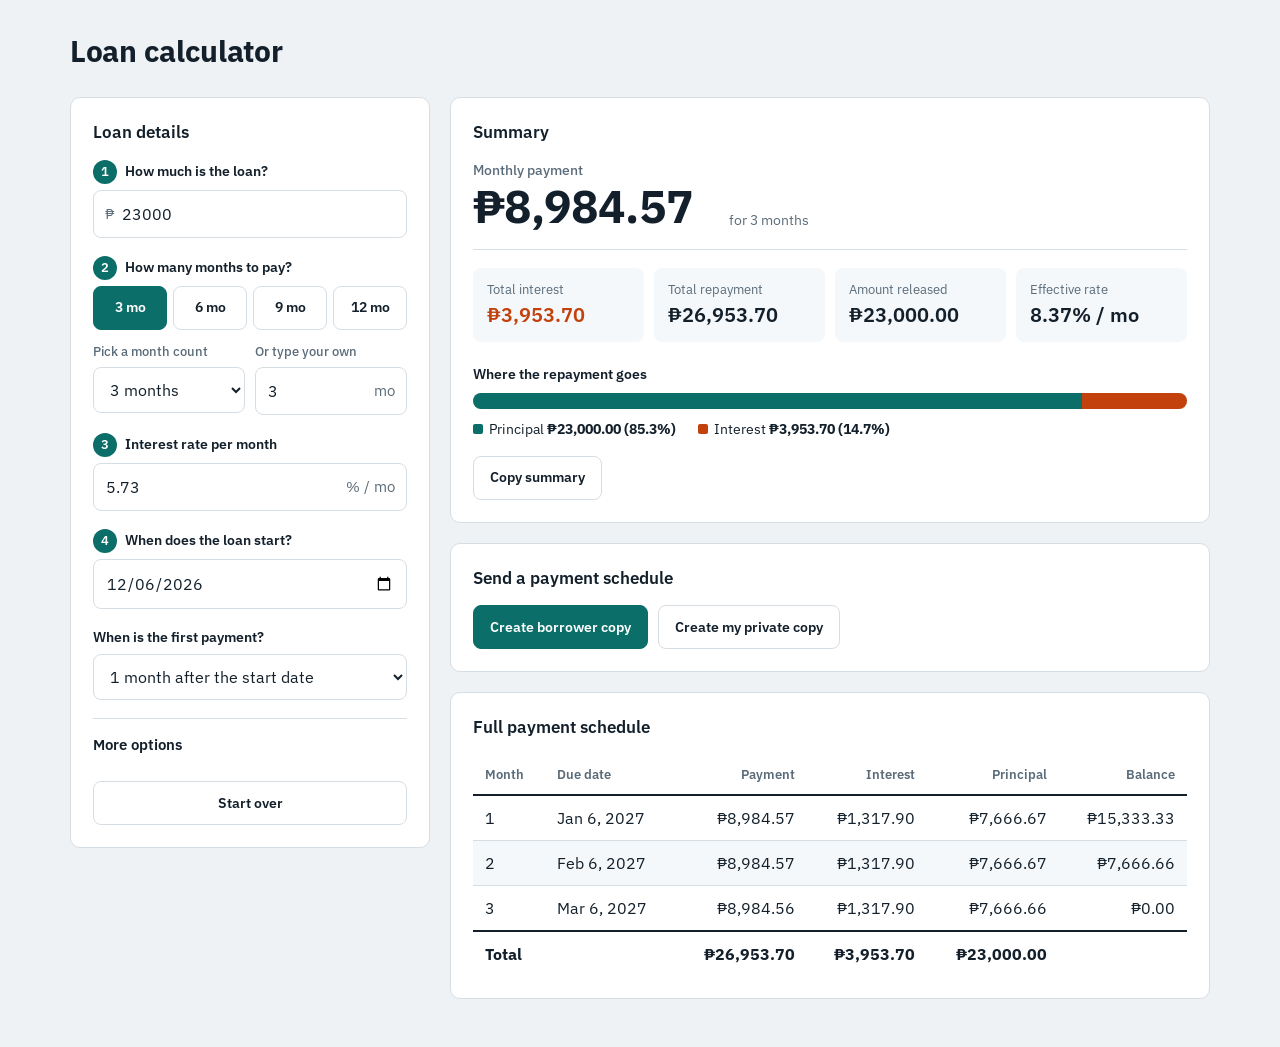
==== index.html @ d65493e4 "Rename index (2).html to index.html" ====
<!DOCTYPE html>
<html lang="en">
<head>
<meta charset="UTF-8">
<meta name="viewport" content="width=device-width, initial-scale=1, viewport-fit=cover">
<title>Loan calculator</title>
<link rel="preconnect" href="https://fonts.googleapis.com">
<link rel="preconnect" href="https://fonts.gstatic.com" crossorigin>
<link href="https://fonts.googleapis.com/css2?family=IBM+Plex+Sans:wght@400;500;600;700&display=swap" rel="stylesheet">
<style>
  :root {
    --bg: #eef2f4;
    --panel: #ffffff;
    --ink: #13202b;
    --muted: #5a6b79;
    --line: #d6dee4;
    --accent: #0b6e69;
    --accent-ink: #ffffff;
    --accent-soft: #dcefed;
    --interest: #c2410c;
    --fee: #7c6a0a;
    --principal: #0b6e69;
    --danger: #b42318;
    --row-alt: #f5f8fa;
    --font: "IBM Plex Sans", "Segoe UI", Roboto, Arial, sans-serif;

    box-sizing: border-box;
    padding-top: env(safe-area-inset-top, 0px);
    padding-bottom: env(safe-area-inset-bottom, 0px);
  }
  @media (prefers-color-scheme: dark) {
    :root:not([data-theme="light"]) {
      --bg: #0e171d;
      --panel: #16232c;
      --ink: #e8eef2;
      --muted: #96a8b5;
      --line: #2a3b47;
      --accent: #3fb8b0;
      --accent-ink: #06201e;
      --accent-soft: #14393a;
      --interest: #f08a5d;
      --fee: #d9c14a;
      --principal: #3fb8b0;
      --danger: #ff8a7d;
      --row-alt: #1a2a34;
    }
  }
  :root[data-theme="dark"] {
    --bg: #0e171d;
    --panel: #16232c;
    --ink: #e8eef2;
    --muted: #96a8b5;
    --line: #2a3b47;
    --accent: #3fb8b0;
    --accent-ink: #06201e;
    --accent-soft: #14393a;
    --interest: #f08a5d;
    --fee: #d9c14a;
    --principal: #3fb8b0;
    --danger: #ff8a7d;
    --row-alt: #1a2a34;
  }

  *, *::before, *::after { box-sizing: inherit; }
  html { scroll-padding-top: env(safe-area-inset-top, 0px); }
  body {
    margin: 0;
    background: var(--bg);
    color: var(--ink);
    font-family: var(--font);
    font-size: 16px;
    line-height: 1.5;
    font-variant-numeric: tabular-nums;
  }

  .page { max-width: 1180px; margin: 0 auto; padding: 28px max(20px, env(safe-area-inset-right)) 48px max(20px, env(safe-area-inset-left)); }

  header.top { margin-bottom: 24px; }
  header.top h1 { margin: 0 0 4px; font-size: clamp(24px, 5vw, 30px); font-weight: 700; letter-spacing: -0.01em; }
  header.top p { margin: 0; color: var(--muted); max-width: 60ch; }

  .layout { display: grid; grid-template-columns: minmax(300px, 360px) minmax(0, 1fr); gap: 20px; align-items: start; }

  .panel { background: var(--panel); border: 1px solid var(--line); border-radius: 10px; padding: 22px; }
  .panel + .panel { margin-top: 20px; }
  .panel h2 { margin: 0 0 14px; font-size: 17px; font-weight: 600; }

  .field { margin-bottom: 18px; }
  .field:last-child { margin-bottom: 0; }
  label, .field-label { display: block; font-weight: 600; font-size: 14px; margin-bottom: 6px; }
  .hint { font-size: 13px; color: var(--muted); margin-top: 5px; }

  input[type="number"], input[type="date"], select {
    width: 100%;
    min-height: 44px;
    padding: 11px 12px;
    font: inherit;
    color: var(--ink);
    background: var(--panel);
    border: 1px solid var(--line);
    border-radius: 8px;
  }
  select { appearance: auto; }
  .row2 { display: grid; grid-template-columns: minmax(0, 1fr) minmax(0, 1fr); gap: 10px; }
  .input-wrap { position: relative; }
  .input-wrap .affix {
    position: absolute; top: 50%; transform: translateY(-50%);
    color: var(--muted); pointer-events: none; font-size: 15px;
  }
  .input-wrap .affix.left { left: 12px; }
  .input-wrap .affix.right { right: 12px; }
  .input-wrap.has-left input { padding-left: 28px; }
  .input-wrap.has-right input { padding-right: 62px; }

  input:focus-visible, button:focus-visible {
    outline: 3px solid var(--accent);
    outline-offset: 2px;
  }
  input[aria-invalid="true"] { border-color: var(--danger); }

  .seg { display: flex; gap: 6px; flex-wrap: wrap; margin-bottom: 8px; }
  .seg button {
    min-height: 44px;
    flex: 1 1 0;
    min-width: 62px;
    padding: 9px 6px;
    font: inherit; font-size: 14px; font-weight: 600;
    color: var(--ink);
    background: var(--panel);
    border: 1px solid var(--line);
    border-radius: 8px;
    cursor: pointer;
  }
  .seg button:hover { border-color: var(--accent); }
  .seg button[aria-pressed="true"] {
    background: var(--accent); color: var(--accent-ink); border-color: var(--accent);
  }
  .seg.two button { flex: 1 1 45%; }

  .num { display: inline-flex; align-items: center; justify-content: center; width: 24px; height: 24px; border-radius: 50%; background: var(--accent); color: var(--accent-ink); font-size: 13px; margin-right: 8px; }
  details.adv { border-top: 1px solid var(--line); margin-top: 6px; padding-top: 4px; }
  details.adv summary { cursor: pointer; font-weight: 600; font-size: 15px; min-height: 44px; display: flex; align-items: center; }
  details.adv[open] summary { margin-bottom: 8px; }
  .btn.ghost { width: 100%; margin-top: 14px; }
  .sub-label { font-weight: 500; font-size: 13px; color: var(--muted); margin: 4px 0 6px; }
  input.custom-active { border-color: var(--accent); box-shadow: 0 0 0 1px var(--accent); }

  .error { color: var(--danger); font-size: 14px; min-height: 0; margin-top: 10px; }
  .error:empty { display: none; }

  /* Results */
  .headline {
    display: flex; flex-wrap: wrap; gap: 8px 36px; align-items: flex-end;
    padding-bottom: 18px; border-bottom: 1px solid var(--line); margin-bottom: 18px;
  }
  .headline .big-label { font-size: 14px; color: var(--muted); font-weight: 500; }
  .headline .big { font-size: clamp(32px, 9vw, 46px); font-weight: 700; letter-spacing: -0.02em; line-height: 1.1; }
  .headline .sub { font-size: 14px; color: var(--muted); }

  .stats { display: grid; grid-template-columns: repeat(auto-fit, minmax(min(100%, 150px), 1fr)); gap: 10px; margin-bottom: 22px; }
  .stat { padding: 12px 14px; background: var(--row-alt); border-radius: 8px; min-width: 0; }
  .stat .v { overflow-wrap: anywhere; }
  .stat .k { font-size: 13px; color: var(--muted); }
  .stat .v { font-size: 20px; font-weight: 600; }
  .v.interest { color: var(--interest); }

  .bar-title { font-size: 14px; font-weight: 600; margin-bottom: 8px; }
  .bar { display: flex; height: 16px; border-radius: 8px; overflow: hidden; background: var(--line); }
  .bar span { display: block; height: 100%; transition: width .25s ease; }
  .bar .p { background: var(--principal); }
  .bar .i { background: var(--interest); }
  .bar .f { background: var(--fee); }
  .legend { display: flex; flex-wrap: wrap; gap: 6px 22px; margin-top: 10px; font-size: 14px; }
  .legend .sw { display: inline-block; width: 10px; height: 10px; border-radius: 2px; margin-right: 6px; }

  .note {
    margin-top: 20px; padding: 12px 14px;
    background: var(--accent-soft);
    border-left: 4px solid var(--accent);
    border-radius: 4px;
    font-size: 14px; line-height: 1.6;
  }

  .actions { display: flex; gap: 10px; align-items: center; margin-top: 16px; flex-wrap: wrap; }
  .btn {
    min-height: 44px;
    padding: 10px 16px; font: inherit; font-weight: 600; font-size: 14px;
    border-radius: 8px; cursor: pointer;
    color: var(--ink); background: var(--panel); border: 1px solid var(--line);
  }
  .btn:hover { border-color: var(--accent); }
  .status { font-size: 14px; color: var(--muted); }

  .table-wrap { overflow-x: auto; max-width: 100%; }
  table { width: 100%; border-collapse: collapse; min-width: 560px; }
  th, td { padding: 10px 12px; text-align: right; border-bottom: 1px solid var(--line); white-space: nowrap; }
  th:first-child, td:first-child { text-align: left; }
  th:nth-child(2), td:nth-child(2) { text-align: left; }
  thead th {
    font-size: 13px; font-weight: 600; color: var(--muted);
    border-bottom: 2px solid var(--ink);
    position: sticky; top: 0; background: var(--panel);
  }
  tbody tr:nth-child(even) { background: var(--row-alt); }
  tfoot td { font-weight: 700; border-bottom: none; border-top: 2px solid var(--ink); }


  .img-preview { margin-top: 16px; }
  .img-preview img { display: block; max-width: 100%; height: auto; border: 1px solid var(--line); border-radius: 6px; background: #fff; }
  .btn.primary { background: var(--accent); color: var(--accent-ink); border-color: var(--accent); }
  .btn.primary:hover { filter: brightness(1.08); }

  @media (max-width: 860px) {
    .layout { grid-template-columns: minmax(0, 1fr); }
  }
  @media (max-width: 600px) {
    .page { padding-top: 18px; padding-bottom: 36px; }
    .panel { padding: 16px; }
    .actions .btn { flex: 1 1 100%; }
    .actions .status { flex: 1 1 100%; }

    /* Schedule table becomes stacked cards on phones */
    .table-wrap { overflow: visible; }
    table, thead, tbody, tfoot, tr, td { display: block; width: 100%; min-width: 0; }
    table { min-width: 0; }
    thead { display: none; }
    tbody tr, tfoot tr {
      border: 1px solid var(--line); border-radius: 8px; margin-bottom: 10px; padding: 6px 12px;
      background: var(--panel);
    }
    tbody tr:nth-child(even) { background: var(--row-alt); }
    td, td:first-child, td:nth-child(2), th:first-child {
      display: flex; justify-content: space-between; gap: 12px;
      text-align: right; padding: 7px 0; border-bottom: 1px solid var(--line); white-space: normal;
    }
    td:last-child { border-bottom: none; }
    td::before { content: attr(data-label); font-weight: 500; color: var(--muted); text-align: left; }
    td:empty { display: none; }
    tfoot td { border-top: none; }
    tfoot tr { border: 2px solid var(--ink); }
  }
  @media (max-width: 380px) {
    .row2 { grid-template-columns: minmax(0, 1fr); }
    .seg button { flex: 1 1 40%; }
  }
  @media (min-width: 1400px) {
    .page { max-width: 1280px; }
  }
  @media (prefers-reduced-motion: reduce) {
    .bar span { transition: none; }
  }
</style>
</head>
<body>
<div class="page">

  <header class="top">
    <h1>Loan calculator</h1>
  </header>

  <div class="layout">

    <section class="panel" aria-labelledby="inputs-title">
      <h2 id="inputs-title">Loan details</h2>

      <div class="field">
        <label for="loanAmount"><span class="num">1</span>How much is the loan?</label>
        <div class="input-wrap has-left">
          <span class="affix left" aria-hidden="true">&#8369;</span>
          <input type="number" id="loanAmount" value="23000" min="0" step="100" inputmode="decimal">
        </div>
      </div>

      <div class="field">
        <span class="field-label" id="termLabel"><span class="num">2</span>How many months to pay?</span>
        <div class="seg" role="group" aria-labelledby="termLabel" id="termPresets">
          <button type="button" data-months="3" aria-pressed="true">3 mo</button>
          <button type="button" data-months="6" aria-pressed="false">6 mo</button>
          <button type="button" data-months="9" aria-pressed="false">9 mo</button>
          <button type="button" data-months="12" aria-pressed="false">12 mo</button>
        </div>
        <div class="row2">
          <div>
            <label for="monthSelect" class="sub-label">Pick a month count</label>
            <select id="monthSelect"></select>
          </div>
          <div>
            <label for="months" class="sub-label">Or type your own</label>
            <div class="input-wrap has-right">
              <input type="number" id="months" value="3" min="1" max="120" step="1" inputmode="numeric" placeholder="e.g. 18">
              <span class="affix right" aria-hidden="true">mo</span>
            </div>
          </div>
        </div>
      </div>

      <div class="field">
        <label for="interestRate"><span class="num">3</span>Interest rate per month</label>
        <div class="input-wrap has-right">
          <input type="number" id="interestRate" value="5.73" min="0" step="0.01" inputmode="decimal">
          <span class="affix right" aria-hidden="true">% / mo</span>
        </div>
      </div>

      <div class="field">
        <label for="startDate"><span class="num">4</span>When does the loan start?</label>
        <input type="date" id="startDate">
      </div>

      <div class="field">
        <label for="firstPay">When is the first payment?</label>
        <select id="firstPay">
          <option value="0">Same day as the start date</option>
          <option value="1" selected>1 month after the start date</option>
          <option value="2">2 months after the start date</option>
        </select>
      </div>

      <details class="adv">
        <summary>More options</summary>
      <div class="field">
        <span class="field-label" id="methodLabel">Interest method</span>
        <div class="seg two" role="group" aria-labelledby="methodLabel" id="methodToggle">
          <button type="button" data-method="flat" aria-pressed="true">Flat rate</button>
          <button type="button" data-method="reducing" aria-pressed="false">Reducing balance</button>
        </div>
      </div>

      <div class="field">
        <label for="feeRate">Processing fee</label>
        <div class="input-wrap has-right">
          <input type="number" id="feeRate" value="0" min="0" step="0.1" inputmode="decimal">
          <span class="affix right" aria-hidden="true">% of loan</span>
        </div>
      </div>

      </details>

      <div class="error" id="error" role="alert"></div>
      <button type="button" class="btn ghost" id="resetBtn">Start over</button>
    </section>

    <div>
      <section class="panel" aria-labelledby="summary-title" aria-live="polite">
        <h2 id="summary-title">Summary</h2>

        <div class="headline">
          <div>
            <div class="big-label">Monthly payment</div>
            <div class="big" id="monthlyPayment">&#8369;0.00</div>
          </div>
          <div class="sub" id="termSub"></div>
        </div>

        <div class="stats">
          <div class="stat"><div class="k">Total interest</div><div class="v interest" id="totalInterest">&#8369;0.00</div></div>
          <div class="stat"><div class="k">Total repayment</div><div class="v" id="totalPayment">&#8369;0.00</div></div>
          <div class="stat"><div class="k">Amount released</div><div class="v" id="netProceeds">&#8369;0.00</div></div>
          <div class="stat"><div class="k">Effective rate</div><div class="v" id="effRate">0.00%</div></div>
        </div>

        <div class="bar-title">Where the repayment goes</div>
        <div class="bar" id="bar" role="img" aria-label="Share of principal, interest and fees in total cost">
          <span class="p" id="barP"></span><span class="i" id="barI"></span><span class="f" id="barF"></span>
        </div>
        <div class="legend">
          <div><span class="sw" style="background:var(--principal)"></span>Principal <strong id="lgP"></strong></div>
          <div><span class="sw" style="background:var(--interest)"></span>Interest <strong id="lgI"></strong></div>
          <div id="lgFWrap"><span class="sw" style="background:var(--fee)"></span>Fee <strong id="lgF"></strong></div>
        </div>

        <div class="actions">
          <button type="button" class="btn" id="copyBtn">Copy summary</button>
          <span class="status" id="copyStatus" role="status"></span>
        </div>
      </section>

      <section class="panel" aria-labelledby="image-title">
        <h2 id="image-title">Send a payment schedule</h2>
        <div class="actions" style="margin-top:12px">
          <button type="button" class="btn primary" id="genBorrowerBtn">Create borrower copy</button>
          <button type="button" class="btn" id="genImgBtn">Create my private copy</button>
          <button type="button" class="btn" id="saveImgBtn" hidden>Save picture</button>
          <span class="status" id="imgStatus" role="status"></span>
        </div>
        <div class="img-preview" id="imgPreview" hidden>
          <img id="scheduleImg" alt="Payment schedule with a blank status column">
        </div>
      </section>

      <section class="panel" aria-labelledby="schedule-title">
        <h2 id="schedule-title">Full payment schedule</h2>
        <div class="table-wrap">
          <table>
            <thead>
              <tr>
                <th scope="col">Month</th>
                <th scope="col">Due date</th>
                <th scope="col">Payment</th>
                <th scope="col">Interest</th>
                <th scope="col">Principal</th>
                <th scope="col">Balance</th>
              </tr>
            </thead>
            <tbody id="scheduleBody"></tbody>
            <tfoot id="scheduleFoot"></tfoot>
          </table>
        </div>
      </section>

    </div>

  </div>
</div>

<script>
(function () {
  var $ = function (id) { return document.getElementById(id); };
  var method = "flat";
  var lastText = "";
  var lastData = null;
  var imageShown = false;

  var fmt = new Intl.NumberFormat("en-PH", { style: "currency", currency: "PHP", minimumFractionDigits: 2 });
  function money(n) { return fmt.format(n); }
  function r2(n) { return Math.round(n * 100) / 100; }
  function pct(n) { return n.toFixed(2) + "%"; }

  // Default start date: today
  (function setDefaultDate() {
    var d = new Date();
    var m = String(d.getMonth() + 1).padStart(2, "0");
    var day = String(d.getDate()).padStart(2, "0");
    $("startDate").value = d.getFullYear() + "-" + m + "-" + day;
  })();

  function addMonths(isoDate, n) {
    var p = isoDate.split("-");
    var y = +p[0], m = +p[1] - 1, d = +p[2];
    var target = new Date(y, m + n, 1);
    var last = new Date(target.getFullYear(), target.getMonth() + 1, 0).getDate();
    target.setDate(Math.min(d, last));
    return target;
  }
  var dateFmt = new Intl.DateTimeFormat("en-PH", { year: "numeric", month: "short", day: "numeric" });

  function buildSchedule(loan, months, rate, kind) {
    var rows = [];
    var rem = loan;
    var i, interest, principal, payment;

    if (kind === "flat") {
      var totalInt = r2(loan * rate * months);
      var basePay = r2((loan + totalInt) / months);
      var baseInt = r2(totalInt / months);
      var intLeft = totalInt;
      for (i = 1; i <= months; i++) {
        if (i === months) {
          interest = r2(intLeft);
          principal = r2(rem);
        } else {
          interest = baseInt;
          principal = r2(basePay - interest);
        }
        payment = r2(principal + interest);
        intLeft = r2(intLeft - interest);
        rem = r2(rem - principal);
        if (rem < 0) rem = 0;
        rows.push({ n: i, payment: payment, interest: interest, principal: principal, balance: rem });
      }
    } else {
      var pay;
      if (rate === 0) pay = r2(loan / months);
      else pay = r2(loan * rate / (1 - Math.pow(1 + rate, -months)));
      for (i = 1; i <= months; i++) {
        interest = r2(rem * rate);
        if (i === months) principal = r2(rem);
        else principal = r2(pay - interest);
        payment = r2(principal + interest);
        rem = r2(rem - principal);
        if (rem < 0) rem = 0;
        rows.push({ n: i, payment: payment, interest: interest, principal: principal, balance: rem });
      }
    }
    return rows;
  }

  // Monthly rate r where PV of payments equals the net amount released
  function effectiveRate(net, rows) {
    if (net <= 0 || !rows.length) return 0;
    function pv(r) {
      var s = 0;
      for (var i = 0; i < rows.length; i++) s += rows[i].payment / Math.pow(1 + r, i + 1);
      return s;
    }
    var lo = 0, hi = 5;
    if (pv(0) <= net) return 0;
    for (var k = 0; k < 80; k++) {
      var mid = (lo + hi) / 2;
      if (pv(mid) > net) lo = mid; else hi = mid;
    }
    return (lo + hi) / 2;
  }

  function showError(msg) {
    $("error").textContent = msg;
    ["loanAmount", "months", "interestRate", "feeRate"].forEach(function (id) {
      $(id).removeAttribute("aria-invalid");
    });
  }

  function clearResults() {
    $("monthlyPayment").textContent = money(0);
    $("totalInterest").textContent = money(0);
    $("totalPayment").textContent = money(0);
    $("netProceeds").textContent = money(0);
    $("effRate").textContent = pct(0);
    $("termSub").textContent = "";
    $("scheduleBody").innerHTML = "";
    $("scheduleFoot").innerHTML = "";
    $("barP").style.width = "0"; $("barI").style.width = "0"; $("barF").style.width = "0";
    $("lgP").textContent = ""; $("lgI").textContent = ""; $("lgF").textContent = "";
    lastText = "";
    lastData = null;
    if (imageShown) { $("imgPreview").hidden = true; $("saveImgBtn").hidden = true; imageShown = false; }
  }

  function calculate() {
    var loan = parseFloat($("loanAmount").value);
    var months = parseInt($("months").value, 10);
    var rate = parseFloat($("interestRate").value);
    var feePct = parseFloat($("feeRate").value);
    if (isNaN(feePct)) feePct = 0;

    var msg = "", bad = null;
    if (isNaN(loan) || loan <= 0) { msg = "Enter a loan amount greater than 0."; bad = "loanAmount"; }
    else if (isNaN(months) || months < 1 || months > 120) { msg = "Enter a term between 1 and 120 months."; bad = "months"; }
    else if (isNaN(rate) || rate < 0) { msg = "Enter an interest rate of 0 or more."; bad = "interestRate"; }
    else if (feePct < 0 || feePct >= 100) { msg = "Enter a processing fee between 0 and 99.9%."; bad = "feeRate"; }

    if (msg) {
      clearResults();
      $("error").textContent = msg;
      $(bad).setAttribute("aria-invalid", "true");
      return;
    }
    showError("");

    var mr = rate / 100;
    var rows = buildSchedule(loan, months, mr, method);

    var totalInterest = 0, totalPayment = 0, totalPrincipal = 0;
    rows.forEach(function (r) {
      totalInterest += r.interest; totalPayment += r.payment; totalPrincipal += r.principal;
    });
    totalInterest = r2(totalInterest); totalPayment = r2(totalPayment); totalPrincipal = r2(totalPrincipal);

    var fee = r2(loan * feePct / 100);
    var net = r2(loan - fee);
    var firstPay = rows[0].payment;
    var samePay = rows.every(function (r) { return Math.abs(r.payment - firstPay) < 0.011; });
    var eff = effectiveRate(net, rows) * 100;

    $("monthlyPayment").textContent = money(firstPay);
    $("termSub").textContent = samePay ? ("for " + months + (months === 1 ? " month" : " months")) :
      ("for " + months + " months (last payment " + money(rows[rows.length - 1].payment) + ")");
    $("totalInterest").textContent = money(totalInterest);
    $("totalPayment").textContent = money(totalPayment);
    $("netProceeds").textContent = money(net);
    $("effRate").textContent = pct(eff) + " / mo";

    // Bar: principal, interest and fee as shares of total cost to borrower
    var cost = totalPrincipal + totalInterest + fee;
    var wp = cost ? totalPrincipal / cost * 100 : 0;
    var wi = cost ? totalInterest / cost * 100 : 0;
    var wf = cost ? fee / cost * 100 : 0;
    $("barP").style.width = wp + "%";
    $("barI").style.width = wi + "%";
    $("barF").style.width = wf + "%";
    $("lgP").textContent = money(totalPrincipal) + " (" + wp.toFixed(1) + "%)";
    $("lgI").textContent = money(totalInterest) + " (" + wi.toFixed(1) + "%)";
    $("lgF").textContent = money(fee) + " (" + wf.toFixed(1) + "%)";
    $("lgFWrap").style.display = fee > 0 ? "" : "none";
    $("barF").style.display = fee > 0 ? "" : "none";

    var methodName = method === "flat" ? "flat rate" : "reducing balance";
    var html = "A loan of <strong>" + money(loan) + "</strong> over <strong>" + months +
      (months === 1 ? " month" : " months") + "</strong> at <strong>" + rate + "% per month</strong> (" + methodName + ") " +
      "costs <strong>" + money(totalInterest) + "</strong> in interest. The borrower repays <strong>" + money(totalPayment) + "</strong> in total";
    if (fee > 0) html += " and receives <strong>" + money(net) + "</strong> after the " + feePct + "% fee";
    html += ". Measured against the amount actually released, the true cost is <strong>" + pct(eff) + " per month</strong>.";

    var d = $("startDate").value;
    var offset = parseInt($("firstPay").value, 10) || 0;
    var body = $("scheduleBody");
    body.innerHTML = "";
    rows.forEach(function (r) {
      var tr = document.createElement("tr");
      var due = d ? dateFmt.format(addMonths(d, r.n - 1 + offset)) : "-";
      tr.innerHTML = '<td data-label="Month">' + r.n + '</td><td data-label="Due date">' + due +
        '</td><td data-label="Payment">' + money(r.payment) + '</td><td data-label="Interest">' +
        money(r.interest) + '</td><td data-label="Principal">' + money(r.principal) +
        '</td><td data-label="Balance">' + money(r.balance) + '</td>';
      body.appendChild(tr);
    });
    $("scheduleFoot").innerHTML = '<tr><td data-label="Total">Total</td><td></td><td data-label="Payment">' + money(totalPayment) +
      '</td><td data-label="Interest">' + money(totalInterest) + '</td><td data-label="Principal">' +
      money(totalPrincipal) + '</td><td></td></tr>';

    lastData = {
      loan: loan, months: months, rate: rate, methodName: methodName, rows: rows,
      totalInterest: totalInterest, totalPayment: totalPayment, totalPrincipal: totalPrincipal,
      fee: fee, net: net, eff: eff, firstPay: firstPay, startDate: d, offset: offset
    };
    if (imageShown) renderImage();

    lastText = "Loan: " + money(loan) + " for " + months + " months at " + rate + "% per month (" + methodName + ")\n" +
      "Monthly payment: " + money(firstPay) + "\n" +
      "Total interest: " + money(totalInterest) + "\n" +
      "Total repayment: " + money(totalPayment) +
      (fee > 0 ? "\nProcessing fee: " + money(fee) + "\nAmount released: " + money(net) : "") +
      "\nEffective rate: " + pct(eff) + " per month";
  }

  function setMethodHint() {}

  (function buildMonthSelect() {
    var sel = $("monthSelect");
    var o = document.createElement("option");
    o.value = ""; o.textContent = "Custom"; sel.appendChild(o);
    for (var i = 1; i <= 60; i++) {
      var op = document.createElement("option");
      op.value = String(i); op.textContent = i + (i === 1 ? " month" : " months");
      sel.appendChild(op);
    }
  })();

  $("monthSelect").addEventListener("change", function () {
    if (!this.value) { $("months").focus(); return; }
    $("months").value = this.value;
    syncPresets();
    calculate();
  });

  function syncPresets() {
    var m = parseInt($("months").value, 10);
    $("monthSelect").value = (m >= 1 && m <= 60) ? String(m) : "";
    var isPreset = false;
    document.querySelectorAll("#termPresets button").forEach(function (b) {
      var on = +b.dataset.months === m;
      if (on) isPreset = true;
      b.setAttribute("aria-pressed", String(on));
    });
    $("months").classList.toggle("custom-active", !isPreset && !isNaN(m));
  }

  document.querySelectorAll("#termPresets button").forEach(function (b) {
    b.addEventListener("click", function () {
      $("months").value = b.dataset.months;
      syncPresets();
      calculate();
    });
  });

  document.querySelectorAll("#methodToggle button").forEach(function (b) {
    b.addEventListener("click", function () {
      method = b.dataset.method;
      document.querySelectorAll("#methodToggle button").forEach(function (x) {
        x.setAttribute("aria-pressed", String(x === b));
      });
      setMethodHint();
      calculate();
    });
  });

  ["loanAmount", "months", "interestRate", "feeRate", "startDate", "firstPay"].forEach(function (id) {
    $(id).addEventListener("input", function () {
      if (id === "months") syncPresets();
      calculate();
    });
  });

  $("copyBtn").addEventListener("click", function () {
    var status = $("copyStatus");
    if (!lastText) { status.textContent = "Nothing to copy yet."; return; }
    function done(ok) {
      status.textContent = ok ? "Summary copied." : "Copy is blocked here. Select and copy the summary text instead.";
      setTimeout(function () { status.textContent = ""; }, 3000);
    }
    function fallback() {
      try {
        var ta = document.createElement("textarea");
        ta.value = lastText;
        ta.style.position = "fixed"; ta.style.opacity = "0";
        document.body.appendChild(ta);
        ta.select();
        var ok = document.execCommand("copy");
        document.body.removeChild(ta);
        done(ok);
      } catch (e) { done(false); }
    }
    try {
      if (navigator.clipboard && navigator.clipboard.writeText) {
        navigator.clipboard.writeText(lastText).then(function () { done(true); }, fallback);
      } else { fallback(); }
    } catch (e) { fallback(); }
  });


  // ---------- Schedule image ----------
  var canvas = document.createElement("canvas");
  var downloadsApi = null;

  var imageMode = "lender";

  function drawSchedule(mode) {
    var d = lastData;
    if (!d) return false;
    var borrower = mode === "borrower";
    var S = 2, pad = 40, rowH = 46, headH = 50;
    var cols = borrower ? [
      { t: "Month", w: 120, a: "left" },
      { t: "Due date", w: 260, a: "left" },
      { t: "Payment", w: 240, a: "right" }
    ] : [
      { t: "Month", w: 90, a: "left" },
      { t: "Due date", w: 170, a: "left" },
      { t: "Payment", w: 150, a: "right" },
      { t: "Interest", w: 140, a: "right" },
      { t: "Principal", w: 150, a: "right" },
      { t: "Balance", w: 150, a: "right" },
      { t: "Status", w: 270, a: "left" }
    ];
    var tableW = cols.reduce(function (s, k) { return s + k.w; }, 0);
    var W = tableW + pad * 2;

    var lines;
    if (borrower) {
      lines = [
        "Loan amount " + money(d.loan) + "   |   Term " + d.months + (d.months === 1 ? " month" : " months"),
        "Interest rate " + d.rate + "% per month   |   Monthly payment " + money(d.firstPay)
      ];
    } else {
      lines = [
        "Loan " + money(d.loan) + " for " + d.months + (d.months === 1 ? " month" : " months") +
          " at " + d.rate + "% per month (" + d.methodName + ")",
        "Monthly payment " + money(d.firstPay) + "   |   Total interest " + money(d.totalInterest) +
          "   |   Total repayment " + money(d.totalPayment)
      ];
      if (d.fee > 0) lines.push("Processing fee " + money(d.fee) + "   |   Amount released " + money(d.net));
    }
    var topH = 56 + 32 * lines.length + 20;
    var H = pad + topH + headH + rowH * d.rows.length + rowH + pad + 24;
    canvas.width = W * S; canvas.height = H * S;
    var c = canvas.getContext("2d");
    c.setTransform(S, 0, 0, S, 0, 0);
    var font = '"IBM Plex Sans", "Segoe UI", Arial, sans-serif';

    c.fillStyle = "#ffffff"; c.fillRect(0, 0, W, H);
    c.textBaseline = "middle";

    c.fillStyle = "#13202b";
    c.font = "700 30px " + font; c.textAlign = "left";
    c.fillText("Payment schedule", pad, pad + 16);
    c.font = "400 18px " + font; c.fillStyle = "#3d4f5c";
    lines.forEach(function (t, i) { c.fillText(t, pad, pad + 56 + 32 * i); });

    var y = pad + topH;

    c.fillStyle = "#13202b"; c.fillRect(pad, y, tableW, headH);
    c.fillStyle = "#ffffff"; c.font = "600 17px " + font;
    var x = pad;
    cols.forEach(function (k) {
      if (k.a === "right") { c.textAlign = "right"; c.fillText(k.t, x + k.w - 14, y + headH / 2); }
      else { c.textAlign = "left"; c.fillText(k.t, x + 14, y + headH / 2); }
      x += k.w;
    });
    y += headH;

    c.font = "400 17px " + font;
    d.rows.forEach(function (r, idx) {
      if (idx % 2 === 1) { c.fillStyle = "#f3f6f8"; c.fillRect(pad, y, tableW, rowH); }
      var due = d.startDate ? dateFmt.format(addMonths(d.startDate, r.n - 1 + d.offset)) : "";
      var cells = borrower
        ? [String(r.n), due, money(r.payment)]
        : [String(r.n), due, money(r.payment), money(r.interest), money(r.principal), money(r.balance), ""];
      c.fillStyle = "#13202b";
      var cx = pad;
      cols.forEach(function (k, i) {
        if (k.a === "right") { c.textAlign = "right"; c.fillText(cells[i], cx + k.w - 14, y + rowH / 2); }
        else { c.textAlign = "left"; c.fillText(cells[i], cx + 14, y + rowH / 2); }
        cx += k.w;
      });
      y += rowH;
    });

    c.fillStyle = "#e3eaee"; c.fillRect(pad, y, tableW, rowH);
    c.fillStyle = "#13202b"; c.font = "700 17px " + font;
    var tcells = borrower
      ? ["Total", "", money(d.totalPayment)]
      : ["Total", "", money(d.totalPayment), money(d.totalInterest), money(d.totalPrincipal), "", ""];
    var tx = pad;
    cols.forEach(function (k, i) {
      if (k.a === "right") { c.textAlign = "right"; c.fillText(tcells[i], tx + k.w - 14, y + rowH / 2); }
      else { c.textAlign = "left"; c.fillText(tcells[i], tx + 14, y + rowH / 2); }
      tx += k.w;
    });
    var bottom = y + rowH;

    c.strokeStyle = "#b9c6cf"; c.lineWidth = 1;
    var top = pad + topH + headH;
    for (var ry = top; ry <= bottom; ry += rowH) {
      c.beginPath(); c.moveTo(pad, ry + 0.5); c.lineTo(pad + tableW, ry + 0.5); c.stroke();
    }
    var gx = pad;
    for (var i = 0; i <= cols.length; i++) {
      c.beginPath(); c.moveTo(gx + 0.5, top - headH); c.lineTo(gx + 0.5, bottom); c.stroke();
      if (i < cols.length) gx += cols[i].w;
    }
    c.strokeStyle = "#13202b"; c.lineWidth = 2;
    c.strokeRect(pad, top - headH, tableW, bottom - (top - headH));

    c.fillStyle = "#6b7c88"; c.font = "400 14px " + font; c.textAlign = "left";
    c.fillText("Generated " + dateFmt.format(new Date()), pad, bottom + 28);
    return true;
  }

  function renderImage() {
    if (!drawSchedule(imageMode)) { $("imgStatus").textContent = "Enter valid loan details first."; return; }
    $("scheduleImg").src = canvas.toDataURL("image/png");
    $("scheduleImg").alt = imageMode === "borrower"
      ? "Borrower payment schedule showing month, due date and payment"
      : "Payment schedule with a blank status column";
    $("imgPreview").hidden = false;
    imageShown = true;
    $("imgStatus").textContent = "";
    $("saveImgBtn").hidden = false;
  }

  function generate(mode) {
    imageMode = mode;
    if (document.fonts && document.fonts.ready) {
      document.fonts.ready.then(renderImage, renderImage);
    } else { renderImage(); }
  }

  $("genImgBtn").addEventListener("click", function () { generate("lender"); });
  $("genBorrowerBtn").addEventListener("click", function () { generate("borrower"); });

  $("saveImgBtn").addEventListener("click", function () {
    var st = $("imgStatus");
    if (!lastData) return;
    drawSchedule(imageMode);
    canvas.toBlob(function (blob) {
      if (!blob) { st.textContent = "Could not create the image."; return; }
      var name = imageMode === "borrower" ? "payment-schedule-borrower.png" : "payment-schedule.png";
      if (downloadsApi) {
        downloadsApi.save({ filename: name, data: blob }).then(
          function () { st.textContent = "Picture saved."; },
          function (err) {
            st.textContent = (err && err.code === "declined") ? "Save cancelled." : "Saving is not available here. Press and hold the picture instead.";
          }
        );
      } else {
        try {
          var a = document.createElement("a");
          a.href = URL.createObjectURL(blob);
          a.download = name;
          document.body.appendChild(a); a.click(); a.remove();
          setTimeout(function () { URL.revokeObjectURL(a.href); }, 3000);
          st.textContent = "Picture saved to your downloads.";
        } catch (e) {
          st.textContent = "Saving is not available here. Press and hold the picture instead.";
        }
      }
    }, "image/png");
  });

  // Enable direct saving when the viewer grants it
  (function () {
    try {
      if (window.claude && typeof window.claude.use === "function") {
        window.claude.use("downloads").then(function (api) {
          downloadsApi = api || null;
          if (imageShown) renderImage();
        }, function () {});
      }
    } catch (e) {}
  })();

  function todayISO() {
    var t = new Date();
    return t.getFullYear() + "-" + String(t.getMonth() + 1).padStart(2, "0") + "-" + String(t.getDate()).padStart(2, "0");
  }

  $("resetBtn").addEventListener("click", function () {
    $("loanAmount").value = "23000";
    $("months").value = "3";
    $("interestRate").value = "5.73";
    $("feeRate").value = "0";
    $("startDate").value = todayISO();
    $("firstPay").value = "1";
    method = "flat";
    document.querySelectorAll("#methodToggle button").forEach(function (x) {
      x.setAttribute("aria-pressed", String(x.dataset.method === "flat"));
    });
    setMethodHint();
    syncPresets();
    calculate();
    $("loanAmount").focus();
  });

  setMethodHint();
  syncPresets();
  calculate();
})();
</script>
</body>
</html>
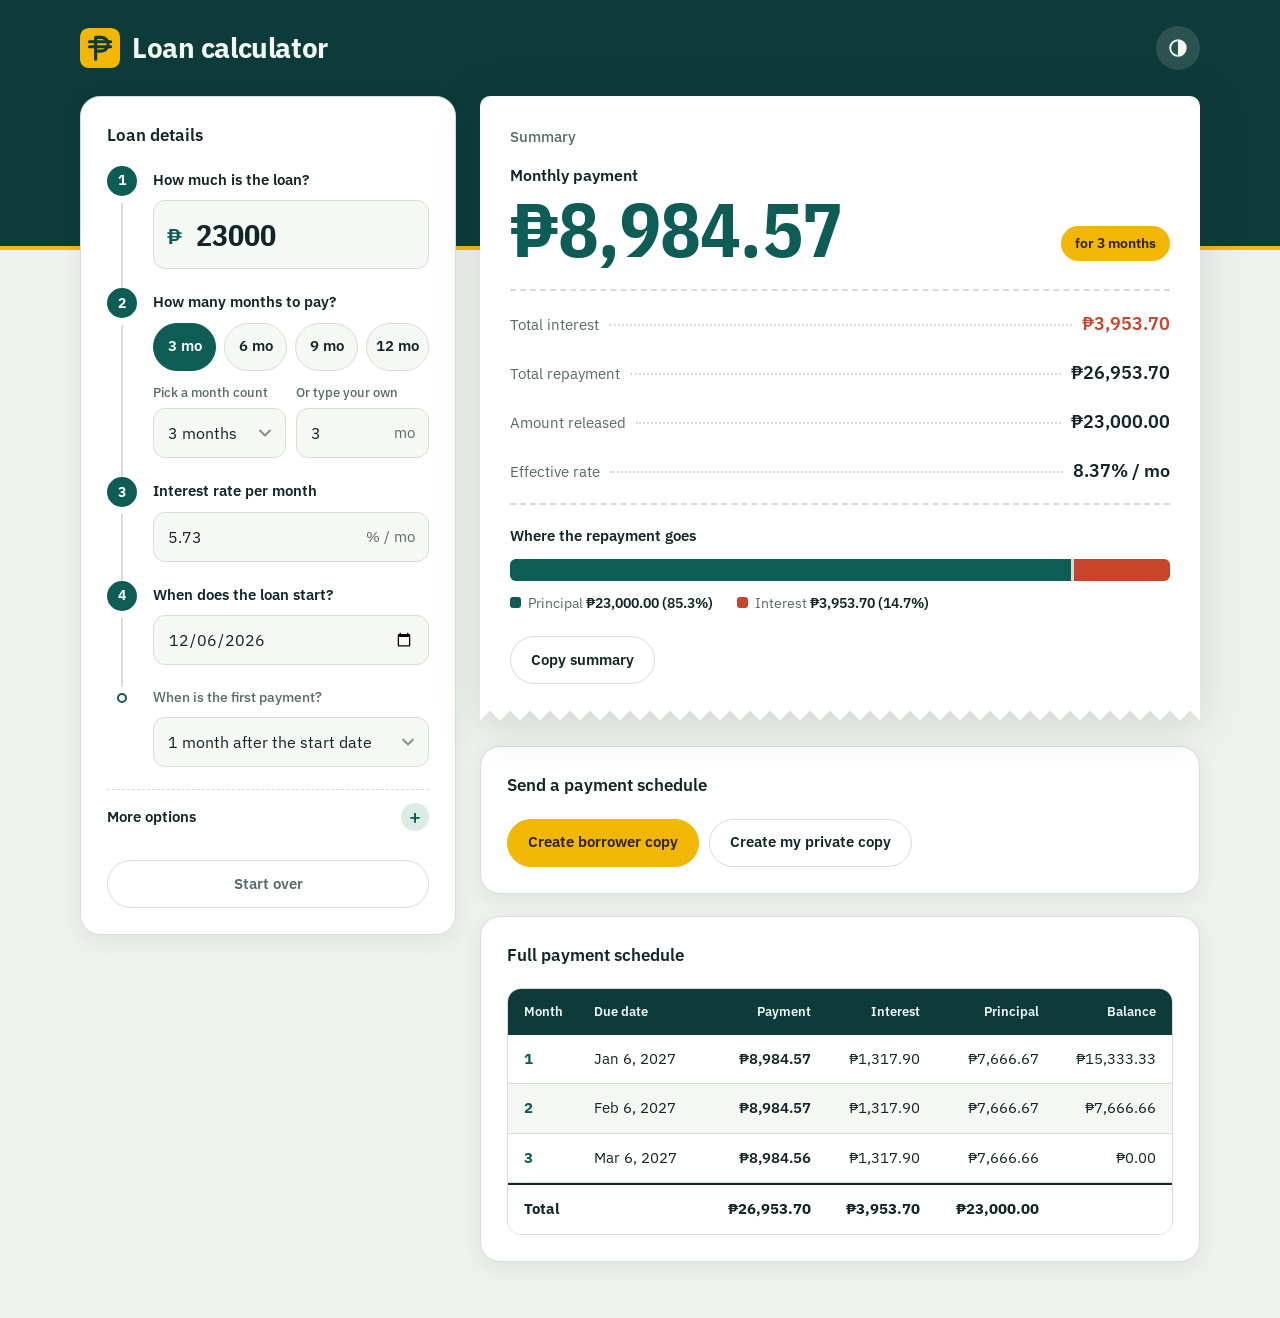
==== commit b5cf5229: "Add files via upload" ====
--- a/index.html
+++ b/index.html
@@ -4,270 +4,42 @@
 <meta charset="UTF-8">
 <meta name="viewport" content="width=device-width, initial-scale=1, viewport-fit=cover">
 <title>Loan calculator</title>
+<meta name="description" content="Work out monthly payments, interest and a full payment schedule.">
+<meta name="theme-color" content="#0d3b3a" media="(prefers-color-scheme: light)">
+<meta name="theme-color" content="#0a2c2a" media="(prefers-color-scheme: dark)">
+<link rel="icon" type="image/svg+xml" href="data:image/svg+xml,%3Csvg xmlns='http://www.w3.org/2000/svg' viewBox='0 0 64 64'%3E%3Crect width='64' height='64' rx='14' fill='%230d3b3a'/%3E%3Cg fill='none' stroke='%23f2b705' stroke-width='5' stroke-linecap='round' stroke-linejoin='round'%3E%3Cpath d='M25 50V15h9a11 11 0 0 1 0 22h-9'/%3E%3Cpath d='M15 22h34M15 30h34'/%3E%3C/g%3E%3C/svg%3E">
 <link rel="preconnect" href="https://fonts.googleapis.com">
 <link rel="preconnect" href="https://fonts.gstatic.com" crossorigin>
-<link href="https://fonts.googleapis.com/css2?family=IBM+Plex+Sans:wght@400;500;600;700&display=swap" rel="stylesheet">
-<style>
-  :root {
-    --bg: #eef2f4;
-    --panel: #ffffff;
-    --ink: #13202b;
-    --muted: #5a6b79;
-    --line: #d6dee4;
-    --accent: #0b6e69;
-    --accent-ink: #ffffff;
-    --accent-soft: #dcefed;
-    --interest: #c2410c;
-    --fee: #7c6a0a;
-    --principal: #0b6e69;
-    --danger: #b42318;
-    --row-alt: #f5f8fa;
-    --font: "IBM Plex Sans", "Segoe UI", Roboto, Arial, sans-serif;
-
-    box-sizing: border-box;
-    padding-top: env(safe-area-inset-top, 0px);
-    padding-bottom: env(safe-area-inset-bottom, 0px);
-  }
-  @media (prefers-color-scheme: dark) {
-    :root:not([data-theme="light"]) {
-      --bg: #0e171d;
-      --panel: #16232c;
-      --ink: #e8eef2;
-      --muted: #96a8b5;
-      --line: #2a3b47;
-      --accent: #3fb8b0;
-      --accent-ink: #06201e;
-      --accent-soft: #14393a;
-      --interest: #f08a5d;
-      --fee: #d9c14a;
-      --principal: #3fb8b0;
-      --danger: #ff8a7d;
-      --row-alt: #1a2a34;
-    }
-  }
-  :root[data-theme="dark"] {
-    --bg: #0e171d;
-    --panel: #16232c;
-    --ink: #e8eef2;
-    --muted: #96a8b5;
-    --line: #2a3b47;
-    --accent: #3fb8b0;
-    --accent-ink: #06201e;
-    --accent-soft: #14393a;
-    --interest: #f08a5d;
-    --fee: #d9c14a;
-    --principal: #3fb8b0;
-    --danger: #ff8a7d;
-    --row-alt: #1a2a34;
-  }
-
-  *, *::before, *::after { box-sizing: inherit; }
-  html { scroll-padding-top: env(safe-area-inset-top, 0px); }
-  body {
-    margin: 0;
-    background: var(--bg);
-    color: var(--ink);
-    font-family: var(--font);
-    font-size: 16px;
-    line-height: 1.5;
-    font-variant-numeric: tabular-nums;
-  }
-
-  .page { max-width: 1180px; margin: 0 auto; padding: 28px max(20px, env(safe-area-inset-right)) 48px max(20px, env(safe-area-inset-left)); }
-
-  header.top { margin-bottom: 24px; }
-  header.top h1 { margin: 0 0 4px; font-size: clamp(24px, 5vw, 30px); font-weight: 700; letter-spacing: -0.01em; }
-  header.top p { margin: 0; color: var(--muted); max-width: 60ch; }
-
-  .layout { display: grid; grid-template-columns: minmax(300px, 360px) minmax(0, 1fr); gap: 20px; align-items: start; }
-
-  .panel { background: var(--panel); border: 1px solid var(--line); border-radius: 10px; padding: 22px; }
-  .panel + .panel { margin-top: 20px; }
-  .panel h2 { margin: 0 0 14px; font-size: 17px; font-weight: 600; }
-
-  .field { margin-bottom: 18px; }
-  .field:last-child { margin-bottom: 0; }
-  label, .field-label { display: block; font-weight: 600; font-size: 14px; margin-bottom: 6px; }
-  .hint { font-size: 13px; color: var(--muted); margin-top: 5px; }
-
-  input[type="number"], input[type="date"], select {
-    width: 100%;
-    min-height: 44px;
-    padding: 11px 12px;
-    font: inherit;
-    color: var(--ink);
-    background: var(--panel);
-    border: 1px solid var(--line);
-    border-radius: 8px;
-  }
-  select { appearance: auto; }
-  .row2 { display: grid; grid-template-columns: minmax(0, 1fr) minmax(0, 1fr); gap: 10px; }
-  .input-wrap { position: relative; }
-  .input-wrap .affix {
-    position: absolute; top: 50%; transform: translateY(-50%);
-    color: var(--muted); pointer-events: none; font-size: 15px;
-  }
-  .input-wrap .affix.left { left: 12px; }
-  .input-wrap .affix.right { right: 12px; }
-  .input-wrap.has-left input { padding-left: 28px; }
-  .input-wrap.has-right input { padding-right: 62px; }
-
-  input:focus-visible, button:focus-visible {
-    outline: 3px solid var(--accent);
-    outline-offset: 2px;
-  }
-  input[aria-invalid="true"] { border-color: var(--danger); }
-
-  .seg { display: flex; gap: 6px; flex-wrap: wrap; margin-bottom: 8px; }
-  .seg button {
-    min-height: 44px;
-    flex: 1 1 0;
-    min-width: 62px;
-    padding: 9px 6px;
-    font: inherit; font-size: 14px; font-weight: 600;
-    color: var(--ink);
-    background: var(--panel);
-    border: 1px solid var(--line);
-    border-radius: 8px;
-    cursor: pointer;
-  }
-  .seg button:hover { border-color: var(--accent); }
-  .seg button[aria-pressed="true"] {
-    background: var(--accent); color: var(--accent-ink); border-color: var(--accent);
-  }
-  .seg.two button { flex: 1 1 45%; }
-
-  .num { display: inline-flex; align-items: center; justify-content: center; width: 24px; height: 24px; border-radius: 50%; background: var(--accent); color: var(--accent-ink); font-size: 13px; margin-right: 8px; }
-  details.adv { border-top: 1px solid var(--line); margin-top: 6px; padding-top: 4px; }
-  details.adv summary { cursor: pointer; font-weight: 600; font-size: 15px; min-height: 44px; display: flex; align-items: center; }
-  details.adv[open] summary { margin-bottom: 8px; }
-  .btn.ghost { width: 100%; margin-top: 14px; }
-  .sub-label { font-weight: 500; font-size: 13px; color: var(--muted); margin: 4px 0 6px; }
-  input.custom-active { border-color: var(--accent); box-shadow: 0 0 0 1px var(--accent); }
-
-  .error { color: var(--danger); font-size: 14px; min-height: 0; margin-top: 10px; }
-  .error:empty { display: none; }
-
-  /* Results */
-  .headline {
-    display: flex; flex-wrap: wrap; gap: 8px 36px; align-items: flex-end;
-    padding-bottom: 18px; border-bottom: 1px solid var(--line); margin-bottom: 18px;
-  }
-  .headline .big-label { font-size: 14px; color: var(--muted); font-weight: 500; }
-  .headline .big { font-size: clamp(32px, 9vw, 46px); font-weight: 700; letter-spacing: -0.02em; line-height: 1.1; }
-  .headline .sub { font-size: 14px; color: var(--muted); }
-
-  .stats { display: grid; grid-template-columns: repeat(auto-fit, minmax(min(100%, 150px), 1fr)); gap: 10px; margin-bottom: 22px; }
-  .stat { padding: 12px 14px; background: var(--row-alt); border-radius: 8px; min-width: 0; }
-  .stat .v { overflow-wrap: anywhere; }
-  .stat .k { font-size: 13px; color: var(--muted); }
-  .stat .v { font-size: 20px; font-weight: 600; }
-  .v.interest { color: var(--interest); }
-
-  .bar-title { font-size: 14px; font-weight: 600; margin-bottom: 8px; }
-  .bar { display: flex; height: 16px; border-radius: 8px; overflow: hidden; background: var(--line); }
-  .bar span { display: block; height: 100%; transition: width .25s ease; }
-  .bar .p { background: var(--principal); }
-  .bar .i { background: var(--interest); }
-  .bar .f { background: var(--fee); }
-  .legend { display: flex; flex-wrap: wrap; gap: 6px 22px; margin-top: 10px; font-size: 14px; }
-  .legend .sw { display: inline-block; width: 10px; height: 10px; border-radius: 2px; margin-right: 6px; }
-
-  .note {
-    margin-top: 20px; padding: 12px 14px;
-    background: var(--accent-soft);
-    border-left: 4px solid var(--accent);
-    border-radius: 4px;
-    font-size: 14px; line-height: 1.6;
-  }
-
-  .actions { display: flex; gap: 10px; align-items: center; margin-top: 16px; flex-wrap: wrap; }
-  .btn {
-    min-height: 44px;
-    padding: 10px 16px; font: inherit; font-weight: 600; font-size: 14px;
-    border-radius: 8px; cursor: pointer;
-    color: var(--ink); background: var(--panel); border: 1px solid var(--line);
-  }
-  .btn:hover { border-color: var(--accent); }
-  .status { font-size: 14px; color: var(--muted); }
-
-  .table-wrap { overflow-x: auto; max-width: 100%; }
-  table { width: 100%; border-collapse: collapse; min-width: 560px; }
-  th, td { padding: 10px 12px; text-align: right; border-bottom: 1px solid var(--line); white-space: nowrap; }
-  th:first-child, td:first-child { text-align: left; }
-  th:nth-child(2), td:nth-child(2) { text-align: left; }
-  thead th {
-    font-size: 13px; font-weight: 600; color: var(--muted);
-    border-bottom: 2px solid var(--ink);
-    position: sticky; top: 0; background: var(--panel);
-  }
-  tbody tr:nth-child(even) { background: var(--row-alt); }
-  tfoot td { font-weight: 700; border-bottom: none; border-top: 2px solid var(--ink); }
-
-
-  .img-preview { margin-top: 16px; }
-  .img-preview img { display: block; max-width: 100%; height: auto; border: 1px solid var(--line); border-radius: 6px; background: #fff; }
-  .btn.primary { background: var(--accent); color: var(--accent-ink); border-color: var(--accent); }
-  .btn.primary:hover { filter: brightness(1.08); }
-
-  @media (max-width: 860px) {
-    .layout { grid-template-columns: minmax(0, 1fr); }
-  }
-  @media (max-width: 600px) {
-    .page { padding-top: 18px; padding-bottom: 36px; }
-    .panel { padding: 16px; }
-    .actions .btn { flex: 1 1 100%; }
-    .actions .status { flex: 1 1 100%; }
-
-    /* Schedule table becomes stacked cards on phones */
-    .table-wrap { overflow: visible; }
-    table, thead, tbody, tfoot, tr, td { display: block; width: 100%; min-width: 0; }
-    table { min-width: 0; }
-    thead { display: none; }
-    tbody tr, tfoot tr {
-      border: 1px solid var(--line); border-radius: 8px; margin-bottom: 10px; padding: 6px 12px;
-      background: var(--panel);
-    }
-    tbody tr:nth-child(even) { background: var(--row-alt); }
-    td, td:first-child, td:nth-child(2), th:first-child {
-      display: flex; justify-content: space-between; gap: 12px;
-      text-align: right; padding: 7px 0; border-bottom: 1px solid var(--line); white-space: normal;
-    }
-    td:last-child { border-bottom: none; }
-    td::before { content: attr(data-label); font-weight: 500; color: var(--muted); text-align: left; }
-    td:empty { display: none; }
-    tfoot td { border-top: none; }
-    tfoot tr { border: 2px solid var(--ink); }
-  }
-  @media (max-width: 380px) {
-    .row2 { grid-template-columns: minmax(0, 1fr); }
-    .seg button { flex: 1 1 40%; }
-  }
-  @media (min-width: 1400px) {
-    .page { max-width: 1280px; }
-  }
-  @media (prefers-reduced-motion: reduce) {
-    .bar span { transition: none; }
-  }
-</style>
+<link href="https://fonts.googleapis.com/css2?family=IBM+Plex+Sans:wght@400;500;600;700&family=IBM+Plex+Sans+Condensed:wght@600;700&display=swap" rel="stylesheet">
+<link rel="stylesheet" href="styles.css">
 </head>
 <body>
 <div class="page">
 
   <header class="top">
+    <svg class="mark" viewBox="0 0 64 64" aria-hidden="true">
+      <rect width="64" height="64" rx="14"/>
+      <g fill="none" stroke-width="5" stroke-linecap="round" stroke-linejoin="round">
+        <path d="M25 50V15h9a11 11 0 0 1 0 22h-9"/>
+        <path d="M15 22h34M15 30h34"/>
+      </g>
+    </svg>
     <h1>Loan calculator</h1>
+    <button type="button" class="theme-btn" id="themeBtn" aria-label="Switch between light and dark mode" title="Light / dark">
+      <svg viewBox="0 0 24 24" aria-hidden="true"><circle cx="12" cy="12" r="8.5" fill="none" stroke="currentColor" stroke-width="2"/><path d="M12 3.5a8.5 8.5 0 0 1 0 17z" fill="currentColor"/></svg>
+    </button>
   </header>
 
   <div class="layout">
 
-    <section class="panel" aria-labelledby="inputs-title">
+    <section class="panel inputs" aria-labelledby="inputs-title">
       <h2 id="inputs-title">Loan details</h2>
 
       <div class="field">
         <label for="loanAmount"><span class="num">1</span>How much is the loan?</label>
         <div class="input-wrap has-left">
           <span class="affix left" aria-hidden="true">&#8369;</span>
-          <input type="number" id="loanAmount" value="23000" min="0" step="100" inputmode="decimal">
+          <input type="number" id="loanAmount" class="input-lg" value="23000" min="0" step="100" inputmode="decimal">
         </div>
       </div>
 
@@ -307,8 +79,8 @@
         <input type="date" id="startDate">
       </div>
 
-      <div class="field">
-        <label for="firstPay">When is the first payment?</label>
+      <div class="field sub">
+        <label for="firstPay" class="indent">When is the first payment?</label>
         <select id="firstPay">
           <option value="0">Same day as the start date</option>
           <option value="1" selected>1 month after the start date</option>
@@ -318,30 +90,30 @@
 
       <details class="adv">
         <summary>More options</summary>
-      <div class="field">
-        <span class="field-label" id="methodLabel">Interest method</span>
-        <div class="seg two" role="group" aria-labelledby="methodLabel" id="methodToggle">
-          <button type="button" data-method="flat" aria-pressed="true">Flat rate</button>
-          <button type="button" data-method="reducing" aria-pressed="false">Reducing balance</button>
+
+        <div class="field">
+          <span class="field-label" id="methodLabel">Interest method</span>
+          <div class="seg two" role="group" aria-labelledby="methodLabel" id="methodToggle">
+            <button type="button" data-method="flat" aria-pressed="true">Flat rate</button>
+            <button type="button" data-method="reducing" aria-pressed="false">Reducing balance</button>
+          </div>
         </div>
-      </div>
 
-      <div class="field">
-        <label for="feeRate">Processing fee</label>
-        <div class="input-wrap has-right">
-          <input type="number" id="feeRate" value="0" min="0" step="0.1" inputmode="decimal">
-          <span class="affix right" aria-hidden="true">% of loan</span>
+        <div class="field">
+          <label for="feeRate">Processing fee</label>
+          <div class="input-wrap has-right">
+            <input type="number" id="feeRate" value="0" min="0" step="0.1" inputmode="decimal">
+            <span class="affix right" aria-hidden="true">% of loan</span>
+          </div>
         </div>
-      </div>
-
       </details>
 
       <div class="error" id="error" role="alert"></div>
       <button type="button" class="btn ghost" id="resetBtn">Start over</button>
     </section>
 
-    <div>
-      <section class="panel" aria-labelledby="summary-title" aria-live="polite">
+    <div class="results">
+      <section class="panel slip" id="summary" aria-labelledby="summary-title" aria-live="polite">
         <h2 id="summary-title">Summary</h2>
 
         <div class="headline">
@@ -377,7 +149,7 @@
 
       <section class="panel" aria-labelledby="image-title">
         <h2 id="image-title">Send a payment schedule</h2>
-        <div class="actions" style="margin-top:12px">
+        <div class="actions first">
           <button type="button" class="btn primary" id="genBorrowerBtn">Create borrower copy</button>
           <button type="button" class="btn" id="genImgBtn">Create my private copy</button>
           <button type="button" class="btn" id="saveImgBtn" hidden>Save picture</button>
@@ -388,7 +160,7 @@
         </div>
       </section>
 
-      <section class="panel" aria-labelledby="schedule-title">
+      <section class="panel ledger" aria-labelledby="schedule-title">
         <h2 id="schedule-title">Full payment schedule</h2>
         <div class="table-wrap">
           <table>
@@ -407,513 +179,20 @@
           </table>
         </div>
       </section>
-
     </div>
 
   </div>
 </div>
 
-<script>
-(function () {
-  var $ = function (id) { return document.getElementById(id); };
-  var method = "flat";
-  var lastText = "";
-  var lastData = null;
-  var imageShown = false;
+<!-- Phone/tablet shortcut: keeps the monthly payment in view while editing -->
+<a class="dock" id="dock" href="#summary">
+  <span class="dock-text">
+    <span class="dock-label">Monthly payment</span>
+    <strong id="dockPay">&#8369;0.00</strong>
+  </span>
+  <span class="dock-go" aria-hidden="true">View &darr;</span>
+</a>
 
-  var fmt = new Intl.NumberFormat("en-PH", { style: "currency", currency: "PHP", minimumFractionDigits: 2 });
-  function money(n) { return fmt.format(n); }
-  function r2(n) { return Math.round(n * 100) / 100; }
-  function pct(n) { return n.toFixed(2) + "%"; }
-
-  // Default start date: today
-  (function setDefaultDate() {
-    var d = new Date();
-    var m = String(d.getMonth() + 1).padStart(2, "0");
-    var day = String(d.getDate()).padStart(2, "0");
-    $("startDate").value = d.getFullYear() + "-" + m + "-" + day;
-  })();
-
-  function addMonths(isoDate, n) {
-    var p = isoDate.split("-");
-    var y = +p[0], m = +p[1] - 1, d = +p[2];
-    var target = new Date(y, m + n, 1);
-    var last = new Date(target.getFullYear(), target.getMonth() + 1, 0).getDate();
-    target.setDate(Math.min(d, last));
-    return target;
-  }
-  var dateFmt = new Intl.DateTimeFormat("en-PH", { year: "numeric", month: "short", day: "numeric" });
-
-  function buildSchedule(loan, months, rate, kind) {
-    var rows = [];
-    var rem = loan;
-    var i, interest, principal, payment;
-
-    if (kind === "flat") {
-      var totalInt = r2(loan * rate * months);
-      var basePay = r2((loan + totalInt) / months);
-      var baseInt = r2(totalInt / months);
-      var intLeft = totalInt;
-      for (i = 1; i <= months; i++) {
-        if (i === months) {
-          interest = r2(intLeft);
-          principal = r2(rem);
-        } else {
-          interest = baseInt;
-          principal = r2(basePay - interest);
-        }
-        payment = r2(principal + interest);
-        intLeft = r2(intLeft - interest);
-        rem = r2(rem - principal);
-        if (rem < 0) rem = 0;
-        rows.push({ n: i, payment: payment, interest: interest, principal: principal, balance: rem });
-      }
-    } else {
-      var pay;
-      if (rate === 0) pay = r2(loan / months);
-      else pay = r2(loan * rate / (1 - Math.pow(1 + rate, -months)));
-      for (i = 1; i <= months; i++) {
-        interest = r2(rem * rate);
-        if (i === months) principal = r2(rem);
-        else principal = r2(pay - interest);
-        payment = r2(principal + interest);
-        rem = r2(rem - principal);
-        if (rem < 0) rem = 0;
-        rows.push({ n: i, payment: payment, interest: interest, principal: principal, balance: rem });
-      }
-    }
-    return rows;
-  }
-
-  // Monthly rate r where PV of payments equals the net amount released
-  function effectiveRate(net, rows) {
-    if (net <= 0 || !rows.length) return 0;
-    function pv(r) {
-      var s = 0;
-      for (var i = 0; i < rows.length; i++) s += rows[i].payment / Math.pow(1 + r, i + 1);
-      return s;
-    }
-    var lo = 0, hi = 5;
-    if (pv(0) <= net) return 0;
-    for (var k = 0; k < 80; k++) {
-      var mid = (lo + hi) / 2;
-      if (pv(mid) > net) lo = mid; else hi = mid;
-    }
-    return (lo + hi) / 2;
-  }
-
-  function showError(msg) {
-    $("error").textContent = msg;
-    ["loanAmount", "months", "interestRate", "feeRate"].forEach(function (id) {
-      $(id).removeAttribute("aria-invalid");
-    });
-  }
-
-  function clearResults() {
-    $("monthlyPayment").textContent = money(0);
-    $("totalInterest").textContent = money(0);
-    $("totalPayment").textContent = money(0);
-    $("netProceeds").textContent = money(0);
-    $("effRate").textContent = pct(0);
-    $("termSub").textContent = "";
-    $("scheduleBody").innerHTML = "";
-    $("scheduleFoot").innerHTML = "";
-    $("barP").style.width = "0"; $("barI").style.width = "0"; $("barF").style.width = "0";
-    $("lgP").textContent = ""; $("lgI").textContent = ""; $("lgF").textContent = "";
-    lastText = "";
-    lastData = null;
-    if (imageShown) { $("imgPreview").hidden = true; $("saveImgBtn").hidden = true; imageShown = false; }
-  }
-
-  function calculate() {
-    var loan = parseFloat($("loanAmount").value);
-    var months = parseInt($("months").value, 10);
-    var rate = parseFloat($("interestRate").value);
-    var feePct = parseFloat($("feeRate").value);
-    if (isNaN(feePct)) feePct = 0;
-
-    var msg = "", bad = null;
-    if (isNaN(loan) || loan <= 0) { msg = "Enter a loan amount greater than 0."; bad = "loanAmount"; }
-    else if (isNaN(months) || months < 1 || months > 120) { msg = "Enter a term between 1 and 120 months."; bad = "months"; }
-    else if (isNaN(rate) || rate < 0) { msg = "Enter an interest rate of 0 or more."; bad = "interestRate"; }
-    else if (feePct < 0 || feePct >= 100) { msg = "Enter a processing fee between 0 and 99.9%."; bad = "feeRate"; }
-
-    if (msg) {
-      clearResults();
-      $("error").textContent = msg;
-      $(bad).setAttribute("aria-invalid", "true");
-      return;
-    }
-    showError("");
-
-    var mr = rate / 100;
-    var rows = buildSchedule(loan, months, mr, method);
-
-    var totalInterest = 0, totalPayment = 0, totalPrincipal = 0;
-    rows.forEach(function (r) {
-      totalInterest += r.interest; totalPayment += r.payment; totalPrincipal += r.principal;
-    });
-    totalInterest = r2(totalInterest); totalPayment = r2(totalPayment); totalPrincipal = r2(totalPrincipal);
-
-    var fee = r2(loan * feePct / 100);
-    var net = r2(loan - fee);
-    var firstPay = rows[0].payment;
-    var samePay = rows.every(function (r) { return Math.abs(r.payment - firstPay) < 0.011; });
-    var eff = effectiveRate(net, rows) * 100;
-
-    $("monthlyPayment").textContent = money(firstPay);
-    $("termSub").textContent = samePay ? ("for " + months + (months === 1 ? " month" : " months")) :
-      ("for " + months + " months (last payment " + money(rows[rows.length - 1].payment) + ")");
-    $("totalInterest").textContent = money(totalInterest);
-    $("totalPayment").textContent = money(totalPayment);
-    $("netProceeds").textContent = money(net);
-    $("effRate").textContent = pct(eff) + " / mo";
-
-    // Bar: principal, interest and fee as shares of total cost to borrower
-    var cost = totalPrincipal + totalInterest + fee;
-    var wp = cost ? totalPrincipal / cost * 100 : 0;
-    var wi = cost ? totalInterest / cost * 100 : 0;
-    var wf = cost ? fee / cost * 100 : 0;
-    $("barP").style.width = wp + "%";
-    $("barI").style.width = wi + "%";
-    $("barF").style.width = wf + "%";
-    $("lgP").textContent = money(totalPrincipal) + " (" + wp.toFixed(1) + "%)";
-    $("lgI").textContent = money(totalInterest) + " (" + wi.toFixed(1) + "%)";
-    $("lgF").textContent = money(fee) + " (" + wf.toFixed(1) + "%)";
-    $("lgFWrap").style.display = fee > 0 ? "" : "none";
-    $("barF").style.display = fee > 0 ? "" : "none";
-
-    var methodName = method === "flat" ? "flat rate" : "reducing balance";
-    var html = "A loan of <strong>" + money(loan) + "</strong> over <strong>" + months +
-      (months === 1 ? " month" : " months") + "</strong> at <strong>" + rate + "% per month</strong> (" + methodName + ") " +
-      "costs <strong>" + money(totalInterest) + "</strong> in interest. The borrower repays <strong>" + money(totalPayment) + "</strong> in total";
-    if (fee > 0) html += " and receives <strong>" + money(net) + "</strong> after the " + feePct + "% fee";
-    html += ". Measured against the amount actually released, the true cost is <strong>" + pct(eff) + " per month</strong>.";
-
-    var d = $("startDate").value;
-    var offset = parseInt($("firstPay").value, 10) || 0;
-    var body = $("scheduleBody");
-    body.innerHTML = "";
-    rows.forEach(function (r) {
-      var tr = document.createElement("tr");
-      var due = d ? dateFmt.format(addMonths(d, r.n - 1 + offset)) : "-";
-      tr.innerHTML = '<td data-label="Month">' + r.n + '</td><td data-label="Due date">' + due +
-        '</td><td data-label="Payment">' + money(r.payment) + '</td><td data-label="Interest">' +
-        money(r.interest) + '</td><td data-label="Principal">' + money(r.principal) +
-        '</td><td data-label="Balance">' + money(r.balance) + '</td>';
-      body.appendChild(tr);
-    });
-    $("scheduleFoot").innerHTML = '<tr><td data-label="Total">Total</td><td></td><td data-label="Payment">' + money(totalPayment) +
-      '</td><td data-label="Interest">' + money(totalInterest) + '</td><td data-label="Principal">' +
-      money(totalPrincipal) + '</td><td></td></tr>';
-
-    lastData = {
-      loan: loan, months: months, rate: rate, methodName: methodName, rows: rows,
-      totalInterest: totalInterest, totalPayment: totalPayment, totalPrincipal: totalPrincipal,
-      fee: fee, net: net, eff: eff, firstPay: firstPay, startDate: d, offset: offset
-    };
-    if (imageShown) renderImage();
-
-    lastText = "Loan: " + money(loan) + " for " + months + " months at " + rate + "% per month (" + methodName + ")\n" +
-      "Monthly payment: " + money(firstPay) + "\n" +
-      "Total interest: " + money(totalInterest) + "\n" +
-      "Total repayment: " + money(totalPayment) +
-      (fee > 0 ? "\nProcessing fee: " + money(fee) + "\nAmount released: " + money(net) : "") +
-      "\nEffective rate: " + pct(eff) + " per month";
-  }
-
-  function setMethodHint() {}
-
-  (function buildMonthSelect() {
-    var sel = $("monthSelect");
-    var o = document.createElement("option");
-    o.value = ""; o.textContent = "Custom"; sel.appendChild(o);
-    for (var i = 1; i <= 60; i++) {
-      var op = document.createElement("option");
-      op.value = String(i); op.textContent = i + (i === 1 ? " month" : " months");
-      sel.appendChild(op);
-    }
-  })();
-
-  $("monthSelect").addEventListener("change", function () {
-    if (!this.value) { $("months").focus(); return; }
-    $("months").value = this.value;
-    syncPresets();
-    calculate();
-  });
-
-  function syncPresets() {
-    var m = parseInt($("months").value, 10);
-    $("monthSelect").value = (m >= 1 && m <= 60) ? String(m) : "";
-    var isPreset = false;
-    document.querySelectorAll("#termPresets button").forEach(function (b) {
-      var on = +b.dataset.months === m;
-      if (on) isPreset = true;
-      b.setAttribute("aria-pressed", String(on));
-    });
-    $("months").classList.toggle("custom-active", !isPreset && !isNaN(m));
-  }
-
-  document.querySelectorAll("#termPresets button").forEach(function (b) {
-    b.addEventListener("click", function () {
-      $("months").value = b.dataset.months;
-      syncPresets();
-      calculate();
-    });
-  });
-
-  document.querySelectorAll("#methodToggle button").forEach(function (b) {
-    b.addEventListener("click", function () {
-      method = b.dataset.method;
-      document.querySelectorAll("#methodToggle button").forEach(function (x) {
-        x.setAttribute("aria-pressed", String(x === b));
-      });
-      setMethodHint();
-      calculate();
-    });
-  });
-
-  ["loanAmount", "months", "interestRate", "feeRate", "startDate", "firstPay"].forEach(function (id) {
-    $(id).addEventListener("input", function () {
-      if (id === "months") syncPresets();
-      calculate();
-    });
-  });
-
-  $("copyBtn").addEventListener("click", function () {
-    var status = $("copyStatus");
-    if (!lastText) { status.textContent = "Nothing to copy yet."; return; }
-    function done(ok) {
-      status.textContent = ok ? "Summary copied." : "Copy is blocked here. Select and copy the summary text instead.";
-      setTimeout(function () { status.textContent = ""; }, 3000);
-    }
-    function fallback() {
-      try {
-        var ta = document.createElement("textarea");
-        ta.value = lastText;
-        ta.style.position = "fixed"; ta.style.opacity = "0";
-        document.body.appendChild(ta);
-        ta.select();
-        var ok = document.execCommand("copy");
-        document.body.removeChild(ta);
-        done(ok);
-      } catch (e) { done(false); }
-    }
-    try {
-      if (navigator.clipboard && navigator.clipboard.writeText) {
-        navigator.clipboard.writeText(lastText).then(function () { done(true); }, fallback);
-      } else { fallback(); }
-    } catch (e) { fallback(); }
-  });
-
-
-  // ---------- Schedule image ----------
-  var canvas = document.createElement("canvas");
-  var downloadsApi = null;
-
-  var imageMode = "lender";
-
-  function drawSchedule(mode) {
-    var d = lastData;
-    if (!d) return false;
-    var borrower = mode === "borrower";
-    var S = 2, pad = 40, rowH = 46, headH = 50;
-    var cols = borrower ? [
-      { t: "Month", w: 120, a: "left" },
-      { t: "Due date", w: 260, a: "left" },
-      { t: "Payment", w: 240, a: "right" }
-    ] : [
-      { t: "Month", w: 90, a: "left" },
-      { t: "Due date", w: 170, a: "left" },
-      { t: "Payment", w: 150, a: "right" },
-      { t: "Interest", w: 140, a: "right" },
-      { t: "Principal", w: 150, a: "right" },
-      { t: "Balance", w: 150, a: "right" },
-      { t: "Status", w: 270, a: "left" }
-    ];
-    var tableW = cols.reduce(function (s, k) { return s + k.w; }, 0);
-    var W = tableW + pad * 2;
-
-    var lines;
-    if (borrower) {
-      lines = [
-        "Loan amount " + money(d.loan) + "   |   Term " + d.months + (d.months === 1 ? " month" : " months"),
-        "Interest rate " + d.rate + "% per month   |   Monthly payment " + money(d.firstPay)
-      ];
-    } else {
-      lines = [
-        "Loan " + money(d.loan) + " for " + d.months + (d.months === 1 ? " month" : " months") +
-          " at " + d.rate + "% per month (" + d.methodName + ")",
-        "Monthly payment " + money(d.firstPay) + "   |   Total interest " + money(d.totalInterest) +
-          "   |   Total repayment " + money(d.totalPayment)
-      ];
-      if (d.fee > 0) lines.push("Processing fee " + money(d.fee) + "   |   Amount released " + money(d.net));
-    }
-    var topH = 56 + 32 * lines.length + 20;
-    var H = pad + topH + headH + rowH * d.rows.length + rowH + pad + 24;
-    canvas.width = W * S; canvas.height = H * S;
-    var c = canvas.getContext("2d");
-    c.setTransform(S, 0, 0, S, 0, 0);
-    var font = '"IBM Plex Sans", "Segoe UI", Arial, sans-serif';
-
-    c.fillStyle = "#ffffff"; c.fillRect(0, 0, W, H);
-    c.textBaseline = "middle";
-
-    c.fillStyle = "#13202b";
-    c.font = "700 30px " + font; c.textAlign = "left";
-    c.fillText("Payment schedule", pad, pad + 16);
-    c.font = "400 18px " + font; c.fillStyle = "#3d4f5c";
-    lines.forEach(function (t, i) { c.fillText(t, pad, pad + 56 + 32 * i); });
-
-    var y = pad + topH;
-
-    c.fillStyle = "#13202b"; c.fillRect(pad, y, tableW, headH);
-    c.fillStyle = "#ffffff"; c.font = "600 17px " + font;
-    var x = pad;
-    cols.forEach(function (k) {
-      if (k.a === "right") { c.textAlign = "right"; c.fillText(k.t, x + k.w - 14, y + headH / 2); }
-      else { c.textAlign = "left"; c.fillText(k.t, x + 14, y + headH / 2); }
-      x += k.w;
-    });
-    y += headH;
-
-    c.font = "400 17px " + font;
-    d.rows.forEach(function (r, idx) {
-      if (idx % 2 === 1) { c.fillStyle = "#f3f6f8"; c.fillRect(pad, y, tableW, rowH); }
-      var due = d.startDate ? dateFmt.format(addMonths(d.startDate, r.n - 1 + d.offset)) : "";
-      var cells = borrower
-        ? [String(r.n), due, money(r.payment)]
-        : [String(r.n), due, money(r.payment), money(r.interest), money(r.principal), money(r.balance), ""];
-      c.fillStyle = "#13202b";
-      var cx = pad;
-      cols.forEach(function (k, i) {
-        if (k.a === "right") { c.textAlign = "right"; c.fillText(cells[i], cx + k.w - 14, y + rowH / 2); }
-        else { c.textAlign = "left"; c.fillText(cells[i], cx + 14, y + rowH / 2); }
-        cx += k.w;
-      });
-      y += rowH;
-    });
-
-    c.fillStyle = "#e3eaee"; c.fillRect(pad, y, tableW, rowH);
-    c.fillStyle = "#13202b"; c.font = "700 17px " + font;
-    var tcells = borrower
-      ? ["Total", "", money(d.totalPayment)]
-      : ["Total", "", money(d.totalPayment), money(d.totalInterest), money(d.totalPrincipal), "", ""];
-    var tx = pad;
-    cols.forEach(function (k, i) {
-      if (k.a === "right") { c.textAlign = "right"; c.fillText(tcells[i], tx + k.w - 14, y + rowH / 2); }
-      else { c.textAlign = "left"; c.fillText(tcells[i], tx + 14, y + rowH / 2); }
-      tx += k.w;
-    });
-    var bottom = y + rowH;
-
-    c.strokeStyle = "#b9c6cf"; c.lineWidth = 1;
-    var top = pad + topH + headH;
-    for (var ry = top; ry <= bottom; ry += rowH) {
-      c.beginPath(); c.moveTo(pad, ry + 0.5); c.lineTo(pad + tableW, ry + 0.5); c.stroke();
-    }
-    var gx = pad;
-    for (var i = 0; i <= cols.length; i++) {
-      c.beginPath(); c.moveTo(gx + 0.5, top - headH); c.lineTo(gx + 0.5, bottom); c.stroke();
-      if (i < cols.length) gx += cols[i].w;
-    }
-    c.strokeStyle = "#13202b"; c.lineWidth = 2;
-    c.strokeRect(pad, top - headH, tableW, bottom - (top - headH));
-
-    c.fillStyle = "#6b7c88"; c.font = "400 14px " + font; c.textAlign = "left";
-    c.fillText("Generated " + dateFmt.format(new Date()), pad, bottom + 28);
-    return true;
-  }
-
-  function renderImage() {
-    if (!drawSchedule(imageMode)) { $("imgStatus").textContent = "Enter valid loan details first."; return; }
-    $("scheduleImg").src = canvas.toDataURL("image/png");
-    $("scheduleImg").alt = imageMode === "borrower"
-      ? "Borrower payment schedule showing month, due date and payment"
-      : "Payment schedule with a blank status column";
-    $("imgPreview").hidden = false;
-    imageShown = true;
-    $("imgStatus").textContent = "";
-    $("saveImgBtn").hidden = false;
-  }
-
-  function generate(mode) {
-    imageMode = mode;
-    if (document.fonts && document.fonts.ready) {
-      document.fonts.ready.then(renderImage, renderImage);
-    } else { renderImage(); }
-  }
-
-  $("genImgBtn").addEventListener("click", function () { generate("lender"); });
-  $("genBorrowerBtn").addEventListener("click", function () { generate("borrower"); });
-
-  $("saveImgBtn").addEventListener("click", function () {
-    var st = $("imgStatus");
-    if (!lastData) return;
-    drawSchedule(imageMode);
-    canvas.toBlob(function (blob) {
-      if (!blob) { st.textContent = "Could not create the image."; return; }
-      var name = imageMode === "borrower" ? "payment-schedule-borrower.png" : "payment-schedule.png";
-      if (downloadsApi) {
-        downloadsApi.save({ filename: name, data: blob }).then(
-          function () { st.textContent = "Picture saved."; },
-          function (err) {
-            st.textContent = (err && err.code === "declined") ? "Save cancelled." : "Saving is not available here. Press and hold the picture instead.";
-          }
-        );
-      } else {
-        try {
-          var a = document.createElement("a");
-          a.href = URL.createObjectURL(blob);
-          a.download = name;
-          document.body.appendChild(a); a.click(); a.remove();
-          setTimeout(function () { URL.revokeObjectURL(a.href); }, 3000);
-          st.textContent = "Picture saved to your downloads.";
-        } catch (e) {
-          st.textContent = "Saving is not available here. Press and hold the picture instead.";
-        }
-      }
-    }, "image/png");
-  });
-
-  // Enable direct saving when the viewer grants it
-  (function () {
-    try {
-      if (window.claude && typeof window.claude.use === "function") {
-        window.claude.use("downloads").then(function (api) {
-          downloadsApi = api || null;
-          if (imageShown) renderImage();
-        }, function () {});
-      }
-    } catch (e) {}
-  })();
-
-  function todayISO() {
-    var t = new Date();
-    return t.getFullYear() + "-" + String(t.getMonth() + 1).padStart(2, "0") + "-" + String(t.getDate()).padStart(2, "0");
-  }
-
-  $("resetBtn").addEventListener("click", function () {
-    $("loanAmount").value = "23000";
-    $("months").value = "3";
-    $("interestRate").value = "5.73";
-    $("feeRate").value = "0";
-    $("startDate").value = todayISO();
-    $("firstPay").value = "1";
-    method = "flat";
-    document.querySelectorAll("#methodToggle button").forEach(function (x) {
-      x.setAttribute("aria-pressed", String(x.dataset.method === "flat"));
-    });
-    setMethodHint();
-    syncPresets();
-    calculate();
-    $("loanAmount").focus();
-  });
-
-  setMethodHint();
-  syncPresets();
-  calculate();
-})();
-</script>
+<script src="script.js"></script>
 </body>
 </html>
--- a/styles.css
+++ b/styles.css
@@ -0,0 +1,531 @@
+/* =========================================================
+   Loan calculator — "passbook & receipt" theme
+   ========================================================= */
+
+/* ---------- Theme ---------- */
+:root {
+  --bg: #eef2ec;
+  --panel: #ffffff;
+  --ink: #10262a;
+  --muted: #566a68;
+  --line: #d5ded6;
+  --field: #f6f8f4;
+  --band: #0d3b3a;
+  --band-ink: #f3f7f2;
+  --band-chip: rgba(255, 255, 255, .12);
+  --brand: #0d5c56;
+  --brand-ink: #ffffff;
+  --brand-soft: #dcebe6;
+  --gold: #f2b705;
+  --gold-ink: #2a2000;
+  --interest: #c8452c;
+  --fee: #8a6d00;
+  --principal: #0d5c56;
+  --danger: #b42318;
+  --row-alt: #f4f7f2;
+  --paper-shadow: drop-shadow(0 10px 22px rgba(16, 38, 42, .13));
+  --card-shadow: 0 6px 20px rgba(16, 38, 42, .07);
+  --font: "IBM Plex Sans", "Segoe UI", Roboto, Arial, sans-serif;
+  --font-figure: "IBM Plex Sans Condensed", "IBM Plex Sans", "Arial Narrow", Arial, sans-serif;
+  color-scheme: light;
+}
+@media (prefers-color-scheme: dark) {
+  :root:not([data-theme="light"]) {
+    --bg: #0b1514;
+    --panel: #132321;
+    --ink: #e6efec;
+    --muted: #93aaa5;
+    --line: #27403c;
+    --field: #0e1b1a;
+    --band: #0a2c2a;
+    --band-ink: #eef6f3;
+    --band-chip: rgba(255, 255, 255, .1);
+    --brand: #4cc2b4;
+    --brand-ink: #062320;
+    --brand-soft: #163b37;
+    --gold: #f5c530;
+    --gold-ink: #2a2000;
+    --interest: #f08a5d;
+    --fee: #d9c14a;
+    --principal: #4cc2b4;
+    --danger: #ff8a7d;
+    --row-alt: #172a28;
+    --paper-shadow: none;
+    --card-shadow: none;
+    color-scheme: dark;
+  }
+}
+:root[data-theme="dark"] {
+  --bg: #0b1514;
+  --panel: #132321;
+  --ink: #e6efec;
+  --muted: #93aaa5;
+  --line: #27403c;
+  --field: #0e1b1a;
+  --band: #0a2c2a;
+  --band-ink: #eef6f3;
+  --band-chip: rgba(255, 255, 255, .1);
+  --brand: #4cc2b4;
+  --brand-ink: #062320;
+  --brand-soft: #163b37;
+  --gold: #f5c530;
+  --gold-ink: #2a2000;
+  --interest: #f08a5d;
+  --fee: #d9c14a;
+  --principal: #4cc2b4;
+  --danger: #ff8a7d;
+  --row-alt: #172a28;
+  --paper-shadow: none;
+  --card-shadow: none;
+  color-scheme: dark;
+}
+
+/* ---------- Base ---------- */
+*, *::before, *::after { box-sizing: border-box; }
+[hidden] { display: none !important; }
+html {
+  scroll-behavior: smooth;
+  scroll-padding-top: calc(env(safe-area-inset-top, 0px) + 12px);
+  -webkit-text-size-adjust: 100%;
+}
+body {
+  position: relative;
+  margin: 0;
+  background: var(--bg);
+  color: var(--ink);
+  font-family: var(--font);
+  font-size: 16px;
+  line-height: 1.5;
+  font-variant-numeric: tabular-nums;
+  -webkit-font-smoothing: antialiased;
+  -webkit-tap-highlight-color: transparent;
+}
+/* The dark "passbook cover" band the cards sit on */
+body::before {
+  content: "";
+  position: absolute; top: 0; left: 0; right: 0;
+  height: calc(env(safe-area-inset-top, 0px) + 250px);
+  background: var(--band);
+  border-bottom: 4px solid var(--gold);
+}
+
+.page {
+  position: relative;
+  max-width: 1160px;
+  margin: 0 auto;
+  padding:
+    calc(env(safe-area-inset-top, 0px) + 26px)
+    max(20px, env(safe-area-inset-right))
+    calc(env(safe-area-inset-bottom, 0px) + 56px)
+    max(20px, env(safe-area-inset-left));
+}
+
+/* ---------- Header ---------- */
+header.top { display: flex; align-items: center; gap: 12px; margin-bottom: 26px; color: var(--band-ink); }
+header.top h1 { margin: 0; flex: 1; font-size: clamp(22px, 5vw, 28px); font-weight: 700; letter-spacing: -0.015em; }
+.mark { width: 40px; height: 40px; flex: none; }
+.mark rect { fill: var(--gold); }
+.mark g { stroke: #0d3b3a; }
+.theme-btn {
+  flex: none; width: 44px; height: 44px; padding: 0;
+  display: inline-flex; align-items: center; justify-content: center;
+  color: var(--band-ink); background: var(--band-chip);
+  border: 0; border-radius: 50%; cursor: pointer;
+  transition: background-color .15s ease, transform .3s ease;
+}
+.theme-btn:hover { background: rgba(255, 255, 255, .22); }
+.theme-btn:active { transform: rotate(180deg); }
+.theme-btn svg { width: 22px; height: 22px; }
+
+/* ---------- Layout ---------- */
+.layout { display: grid; grid-template-columns: minmax(300px, 376px) minmax(0, 1fr); gap: 24px; align-items: start; }
+.results { min-width: 0; }
+
+.panel {
+  background: var(--panel);
+  border: 1px solid var(--line);
+  border-radius: 20px;
+  padding: 26px;
+  box-shadow: var(--card-shadow);
+}
+.panel + .panel { margin-top: 22px; }
+.panel h2 { margin: 0 0 20px; font-size: 17px; font-weight: 600; }
+
+/* ---------- Form: numbered steps on a rail ---------- */
+.field { margin-bottom: 22px; }
+.field:last-child { margin-bottom: 0; }
+label, .field-label { display: block; font-weight: 600; font-size: 15px; margin-bottom: 9px; }
+label.indent { font-weight: 500; font-size: 14px; color: var(--muted); }
+.sub-label { font-weight: 500; font-size: 13px; color: var(--muted); margin: 0 0 6px; }
+.hint { font-size: 13px; color: var(--muted); margin-top: 5px; }
+
+.inputs > .field { position: relative; padding-left: 46px; }
+.inputs > .field::before {            /* the rail */
+  content: ""; position: absolute; left: 14px; top: 34px; bottom: -22px;
+  width: 2px; background: var(--line);
+}
+.inputs > .field.sub::before {        /* small dot for the follow-up question */
+  top: 6px; bottom: auto; left: 10px;
+  width: 10px; height: 10px; border-radius: 50%;
+  background: var(--panel); border: 2px solid var(--brand);
+}
+.num {
+  position: absolute; left: 0; top: -3px;
+  display: flex; align-items: center; justify-content: center;
+  width: 30px; height: 30px;
+  border-radius: 50%;
+  background: var(--brand); color: var(--brand-ink);
+  font-size: 14px; font-weight: 700;
+}
+
+input[type="number"], input[type="date"], select {
+  width: 100%;
+  min-height: 50px;
+  padding: 11px 14px;
+  font: inherit;
+  color: var(--ink);
+  background: var(--field);
+  border: 1.5px solid var(--line);
+  border-radius: 12px;
+  transition: border-color .15s ease, background-color .15s ease;
+}
+input[type="number"] { -moz-appearance: textfield; appearance: textfield; }
+input[type="number"]::-webkit-outer-spin-button,
+input[type="number"]::-webkit-inner-spin-button { -webkit-appearance: none; margin: 0; }
+input[type="date"] { -webkit-appearance: none; appearance: none; text-align: left; }
+input[type="date"]::-webkit-date-and-time-value { text-align: left; }
+select {
+  -webkit-appearance: none; appearance: none;
+  padding-right: 38px;
+  text-overflow: ellipsis;
+  background-image: url("data:image/svg+xml,%3Csvg xmlns='http://www.w3.org/2000/svg' viewBox='0 0 12 8'%3E%3Cpath d='M1 1.5l5 5 5-5' fill='none' stroke='%237a8f8b' stroke-width='1.8' stroke-linecap='round' stroke-linejoin='round'/%3E%3C/svg%3E");
+  background-repeat: no-repeat;
+  background-position: right 14px center;
+  background-size: 12px 8px;
+}
+input:hover, select:hover { border-color: var(--brand); }
+input:focus, select:focus { background-color: var(--panel); border-color: var(--brand); }
+
+.input-lg {
+  min-height: 62px;
+  font-family: var(--font-figure) !important;
+  font-size: 30px !important; font-weight: 700 !important;
+}
+
+.row2 { display: grid; grid-template-columns: minmax(0, 1fr) minmax(0, 1fr); gap: 10px; }
+.input-wrap { position: relative; }
+.input-wrap .affix {
+  position: absolute; top: 50%; transform: translateY(-50%);
+  color: var(--muted); pointer-events: none; font-size: 15px;
+}
+.input-wrap .affix.left { left: 14px; }
+.input-wrap .affix.right { right: 14px; }
+.input-wrap.has-left input { padding-left: 34px; }
+.input-wrap.has-left .input-lg { padding-left: 42px; }
+.input-wrap.has-left .input-lg ~ .affix { font-size: 22px; }
+.input-wrap.has-left .affix.left { font-size: 22px; font-weight: 600; color: var(--brand); }
+.input-wrap.has-right input { padding-right: 84px; }
+.row2 .input-wrap.has-right input { padding-right: 44px; }
+
+input:focus-visible, select:focus-visible, button:focus-visible, summary:focus-visible, a:focus-visible {
+  outline: 3px solid var(--gold);
+  outline-offset: 2px;
+}
+input[aria-invalid="true"] { border-color: var(--danger); box-shadow: 0 0 0 1px var(--danger); }
+input.custom-active { border-color: var(--brand); box-shadow: 0 0 0 1px var(--brand); }
+
+/* Choice buttons */
+.seg { display: flex; gap: 8px; flex-wrap: wrap; margin-bottom: 12px; }
+.seg button {
+  min-height: 48px;
+  flex: 1 1 0;
+  min-width: 56px;
+  padding: 9px 6px;
+  font: inherit; font-size: 15px; font-weight: 600;
+  color: var(--ink);
+  background: var(--field);
+  border: 1.5px solid var(--line);
+  border-radius: 999px;
+  cursor: pointer;
+  transition: background-color .15s ease, border-color .15s ease, color .15s ease, transform .05s ease;
+}
+.seg button:hover { border-color: var(--brand); }
+.seg button:active { transform: scale(.97); }
+.seg button[aria-pressed="true"] { background: var(--brand); color: var(--brand-ink); border-color: var(--brand); }
+.seg.two button { flex: 1 1 45%; }
+
+/* More options */
+details.adv { border-top: 1.5px dashed var(--line); margin-top: 4px; }
+details.adv summary {
+  cursor: pointer; list-style: none;
+  font-weight: 600; font-size: 15px;
+  min-height: 54px;
+  display: flex; align-items: center; justify-content: space-between;
+  border-radius: 8px;
+}
+details.adv summary::-webkit-details-marker { display: none; }
+details.adv summary::after {
+  content: "+"; flex: none;
+  width: 28px; height: 28px; border-radius: 50%;
+  display: flex; align-items: center; justify-content: center;
+  background: var(--brand-soft); color: var(--brand);
+  font-size: 20px; font-weight: 500; line-height: 1;
+}
+details.adv[open] summary::after { content: "\2212"; }
+details.adv[open] summary { margin-bottom: 6px; }
+details.adv[open] { padding-bottom: 6px; }
+
+.error {
+  color: var(--danger); font-size: 14px; font-weight: 500;
+  margin-top: 12px; padding: 10px 12px;
+  border: 1.5px solid var(--danger); border-radius: 12px;
+}
+.error:empty { display: none; }
+
+/* ---------- Buttons ---------- */
+.btn {
+  min-height: 48px;
+  padding: 10px 20px; font: inherit; font-weight: 600; font-size: 15px;
+  border-radius: 999px; cursor: pointer;
+  color: var(--ink); background: var(--panel); border: 1.5px solid var(--line);
+  transition: border-color .15s ease, filter .15s ease, transform .05s ease;
+}
+.btn:hover { border-color: var(--brand); }
+.btn:active { transform: scale(.98); }
+.btn.primary { background: var(--gold); color: var(--gold-ink); border-color: var(--gold); }
+.btn.primary:hover { filter: brightness(1.06); border-color: var(--gold); }
+.btn.ghost { width: 100%; margin-top: 16px; color: var(--muted); background: transparent; }
+.btn.ghost:hover { color: var(--ink); }
+
+.actions { display: flex; gap: 10px; align-items: center; margin-top: 22px; flex-wrap: wrap; }
+.actions.first { margin-top: 0; }
+.status { font-size: 14px; color: var(--muted); }
+.status:empty { display: none; }
+
+/* ---------- Summary: a paper receipt ---------- */
+.panel.slip {
+  position: relative;
+  border: 0;
+  border-radius: 10px 10px 0 0;
+  padding: 30px 30px 26px;
+  box-shadow: none;
+  filter: var(--paper-shadow);
+}
+.panel.slip::after {                   /* torn zig-zag edge */
+  content: "";
+  position: absolute; left: 0; right: 0; top: 100%; height: 10px;
+  background:
+    linear-gradient(135deg, var(--panel) 7.2px, transparent 0),
+    linear-gradient(-135deg, var(--panel) 7.2px, transparent 0);
+  background-size: 20px 10px;
+  background-repeat: repeat-x;
+}
+.panel.slip + .panel { margin-top: 36px; }
+.panel.slip h2 { color: var(--muted); font-weight: 500; font-size: 15px; margin-bottom: 14px; }
+
+.headline {
+  display: flex; flex-wrap: wrap; gap: 10px 20px; align-items: flex-end; justify-content: space-between;
+  padding-bottom: 22px; margin-bottom: 8px;
+  border-bottom: 2px dashed var(--line);
+}
+.headline .big-label { font-size: 16px; font-weight: 600; }
+.headline .big {
+  font-family: var(--font-figure);
+  font-size: clamp(50px, 13vw, 76px); font-weight: 700;
+  line-height: 1; letter-spacing: -0.01em;
+  color: var(--brand);
+  margin-top: 4px;
+  overflow-wrap: anywhere;
+}
+.headline .sub {
+  font-size: 14px; font-weight: 600;
+  padding: 7px 14px; border-radius: 999px;
+  background: var(--gold); color: var(--gold-ink);
+  margin-bottom: 6px;
+}
+.headline .sub:empty { display: none; }
+
+/* Receipt lines: label ..... amount */
+.stats { display: block; margin-bottom: 8px; padding-bottom: 8px; border-bottom: 2px dashed var(--line); }
+.stat { display: flex; align-items: baseline; gap: 10px; padding: 11px 0; min-width: 0; }
+.stat .k { flex: 1; display: flex; align-items: baseline; gap: 10px; min-width: 0; color: var(--muted); font-size: 15px; white-space: nowrap; }
+.stat .k::after { content: ""; flex: 1; min-width: 12px; border-bottom: 2px dotted var(--line); transform: translateY(-4px); }
+.stat .v { font-size: 18px; font-weight: 600; text-align: right; overflow-wrap: anywhere; }
+.v.interest { color: var(--interest); }
+
+.bar-title { font-size: 15px; font-weight: 600; margin: 20px 0 12px; }
+.bar { display: flex; gap: 3px; height: 22px; border-radius: 6px; overflow: hidden; background: var(--line); }
+.bar span { display: block; height: 100%; transition: width .3s ease; }
+.bar .p { background: var(--principal); }
+.bar .i { background: var(--interest); }
+.bar .f { background: var(--fee); }
+.legend { display: flex; flex-wrap: wrap; gap: 6px 24px; margin-top: 12px; font-size: 14px; color: var(--muted); }
+.legend strong { color: var(--ink); font-weight: 600; }
+.legend .sw { display: inline-block; width: 11px; height: 11px; border-radius: 3px; margin-right: 7px; }
+
+.note {
+  margin-top: 20px; padding: 12px 14px;
+  background: var(--brand-soft);
+  border-left: 4px solid var(--brand);
+  border-radius: 4px;
+  font-size: 14px; line-height: 1.6;
+}
+
+/* ---------- Schedule image ---------- */
+.img-preview { margin-top: 18px; }
+.img-preview img { display: block; max-width: 100%; height: auto; border: 1px solid var(--line); border-radius: 12px; background: #fff; }
+
+/* ---------- Schedule ledger ---------- */
+.table-wrap {
+  overflow: auto; max-width: 100%; max-height: 560px;
+  border-radius: 14px;
+  border: 1px solid var(--line);
+  -webkit-overflow-scrolling: touch;
+}
+table { width: 100%; border-collapse: separate; border-spacing: 0; min-width: 580px; font-size: 15px; }
+th, td { padding: 13px 11px; text-align: right; border-bottom: 1px solid var(--line); white-space: nowrap; }
+th:first-child, td:first-child { text-align: left; padding-left: 16px; }
+th:last-child, td:last-child { padding-right: 16px; }
+th:nth-child(2), td:nth-child(2) { text-align: left; }
+thead th {
+  font-size: 13px; font-weight: 600;
+  color: var(--band-ink); background: var(--band);
+  border-bottom: 0;
+  position: sticky; top: 0; z-index: 1;
+}
+tbody td:first-child { font-weight: 700; color: var(--brand); }
+tbody tr:nth-child(even) { background: var(--row-alt); }
+tbody td:nth-child(3) { font-weight: 600; }
+tfoot td {
+  font-weight: 700; border-bottom: none; border-top: 2px solid var(--ink);
+  position: sticky; bottom: 0; background: var(--panel);
+}
+
+/* ---------- Phone / tablet shortcut bar ---------- */
+.dock { display: none; }
+
+/* ---------- Responsive ---------- */
+@media (min-width: 901px) and (min-height: 900px) {
+  .inputs { position: sticky; top: 20px; }
+}
+@media (max-width: 900px) {
+  body::before { height: calc(env(safe-area-inset-top, 0px) + 210px); }
+  .layout { grid-template-columns: minmax(0, 1fr); gap: 22px; }
+  .page { max-width: 640px; padding-bottom: calc(env(safe-area-inset-bottom, 0px) + 116px); }
+
+  .dock {
+    position: fixed; z-index: 20;
+    left: max(12px, env(safe-area-inset-left));
+    right: max(12px, env(safe-area-inset-right));
+    bottom: calc(env(safe-area-inset-bottom, 0px) + 12px);
+    max-width: 616px; margin: 0 auto;
+    display: flex; align-items: center; justify-content: space-between; gap: 12px;
+    min-height: 64px; padding: 10px 10px 10px 20px;
+    background: var(--band); color: var(--band-ink);
+    border-radius: 999px; text-decoration: none;
+    box-shadow: 0 10px 30px rgba(0, 0, 0, .3);
+    transition: transform .25s ease, opacity .25s ease;
+  }
+  .dock.is-hidden { transform: translateY(140%); opacity: 0; pointer-events: none; }
+  .dock-text { display: flex; flex-direction: column; min-width: 0; line-height: 1.2; }
+  .dock-label { font-size: 12px; font-weight: 500; opacity: .75; }
+  .dock strong {
+    font-family: var(--font-figure); font-size: 24px; font-weight: 700; color: var(--gold);
+    overflow: hidden; text-overflow: ellipsis; white-space: nowrap;
+  }
+  .dock-go {
+    flex: none; font-size: 14px; font-weight: 600;
+    padding: 11px 18px; border-radius: 999px;
+    background: var(--gold); color: var(--gold-ink);
+  }
+}
+@media (max-width: 640px) {
+  body::before { height: calc(env(safe-area-inset-top, 0px) + 170px); }
+  .page {
+    padding-top: calc(env(safe-area-inset-top, 0px) + 16px);
+    padding-left: max(14px, env(safe-area-inset-left));
+    padding-right: max(14px, env(safe-area-inset-right));
+  }
+  header.top { margin-bottom: 18px; }
+  .mark { width: 36px; height: 36px; }
+  .panel { padding: 20px 16px; border-radius: 18px; }
+  .panel + .panel { margin-top: 16px; }
+  .panel.slip { padding: 22px 18px 20px; border-radius: 10px 10px 0 0; }
+  .panel.slip + .panel { margin-top: 30px; }
+
+  .inputs > .field { padding-left: 40px; }
+  .inputs > .field::before { left: 13px; }
+  .inputs > .field.sub::before { left: 9px; }
+  .num { width: 28px; height: 28px; top: -2px; }
+
+  .stat .v { font-size: 17px; }
+  .legend { flex-direction: column; gap: 6px; }
+  .actions .btn { flex: 1 1 100%; }
+  .actions .status { flex: 1 1 100%; text-align: center; }
+
+  /* Ledger becomes one stub per month */
+  .panel.ledger { background: transparent; border: 0; box-shadow: none; padding: 6px 0 0; }
+  .panel.ledger h2 { padding-left: 4px; margin-bottom: 12px; }
+  .table-wrap { overflow: visible; max-height: none; border: 0; border-radius: 0; }
+  table, thead, tbody, tfoot { display: block; width: 100%; min-width: 0; }
+  thead { display: none; }
+  tbody tr, tfoot tr {
+    display: grid; grid-template-columns: repeat(3, minmax(0, 1fr)); gap: 10px;
+    padding: 14px 16px;
+    border: 1px solid var(--line); border-left: 5px solid var(--brand);
+    border-radius: 14px;
+    background: var(--panel);
+  }
+  tbody tr { margin-bottom: 10px; }
+  tbody tr:nth-child(even) { background: var(--panel); }
+  tbody td, tfoot td {
+    display: block; position: static;
+    padding: 0; border: 0; background: transparent;
+    text-align: left; white-space: normal; overflow-wrap: anywhere;
+    font-size: 14px; font-weight: 500; color: var(--ink);
+  }
+  tbody td::before, tfoot td::before {
+    content: attr(data-label);
+    display: block; font-size: 12px; font-weight: 500; color: var(--muted);
+  }
+  td:empty { display: none; }
+
+  tbody td:nth-child(1) { grid-column: 1; font-weight: 700; color: var(--brand); }
+  tbody td:nth-child(1)::before { content: "Month "; display: inline; font-size: inherit; font-weight: inherit; color: inherit; }
+  tbody td:nth-child(2) { grid-column: 2 / -1; text-align: right; color: var(--muted); }
+  tbody td:nth-child(2)::before { content: none; }
+
+  tbody td:nth-child(3), tfoot td:nth-child(3) {
+    grid-column: 1 / -1;
+    display: flex; justify-content: space-between; align-items: baseline; gap: 12px;
+    padding: 8px 0 10px;
+    border-bottom: 1.5px dashed var(--line);
+    font-family: var(--font-figure); font-size: 24px; font-weight: 700;
+  }
+  tbody td:nth-child(3)::before, tfoot td:nth-child(3)::before { display: inline; font-family: var(--font); font-size: 13px; }
+
+  tfoot tr { border-color: var(--ink); border-left-color: var(--gold); background: var(--row-alt); }
+  tfoot td:first-child { grid-column: 1 / -1; font-weight: 700; font-size: 15px; }
+  tfoot td:first-child::before { content: none; }
+  tfoot td { font-weight: 600; }
+}
+@media (max-width: 380px) {
+  .row2 { grid-template-columns: minmax(0, 1fr); }
+  .seg button { flex: 1 1 40%; }
+  .stat .k { white-space: normal; }
+  .stat .k::after { display: none; }
+}
+@media (min-width: 1400px) {
+  .page { max-width: 1240px; }
+}
+@media (prefers-reduced-motion: reduce) {
+  html { scroll-behavior: auto; }
+  *, *::before, *::after { transition: none !important; }
+}
+@media print {
+  body::before, .dock, .inputs, .actions, .theme-btn { display: none !important; }
+  header.top { color: #000; }
+  .layout { display: block; }
+  .table-wrap { max-height: none; overflow: visible; }
+  .panel { box-shadow: none; filter: none; break-inside: avoid; }
+}
